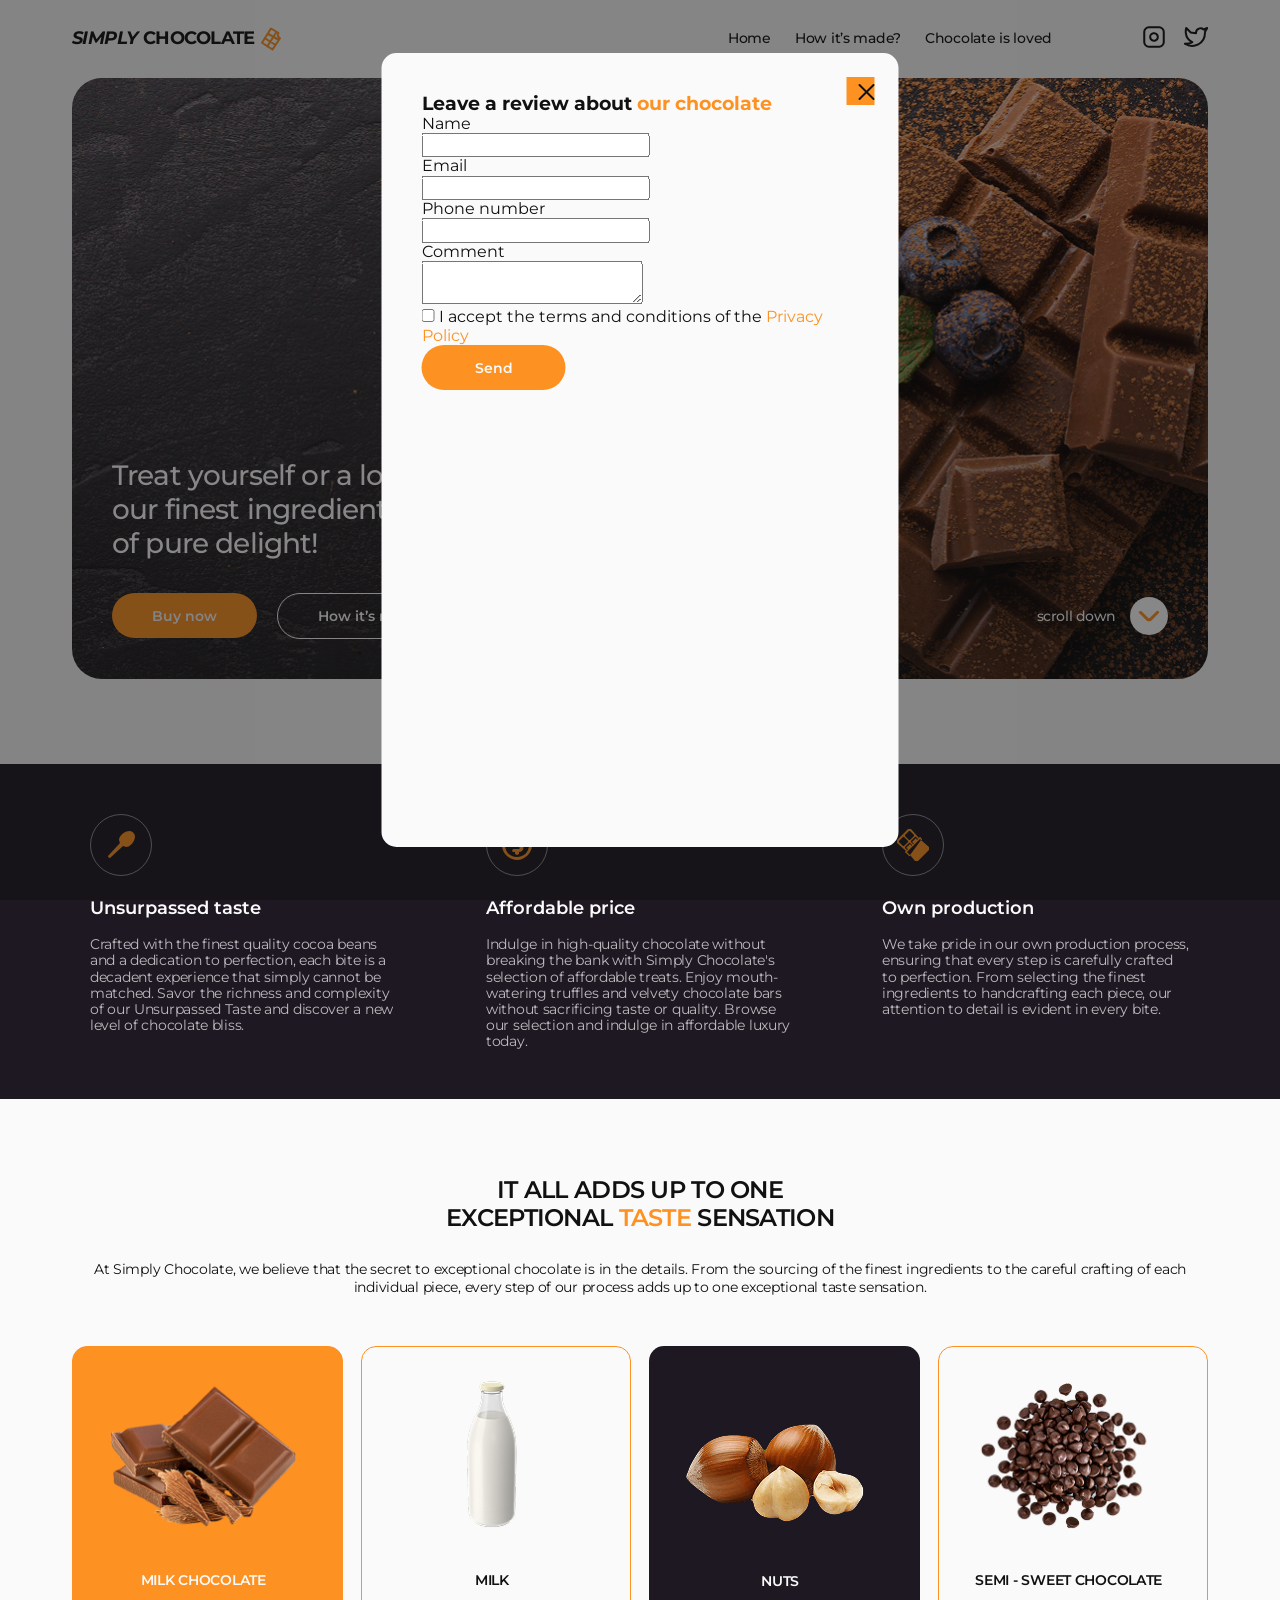
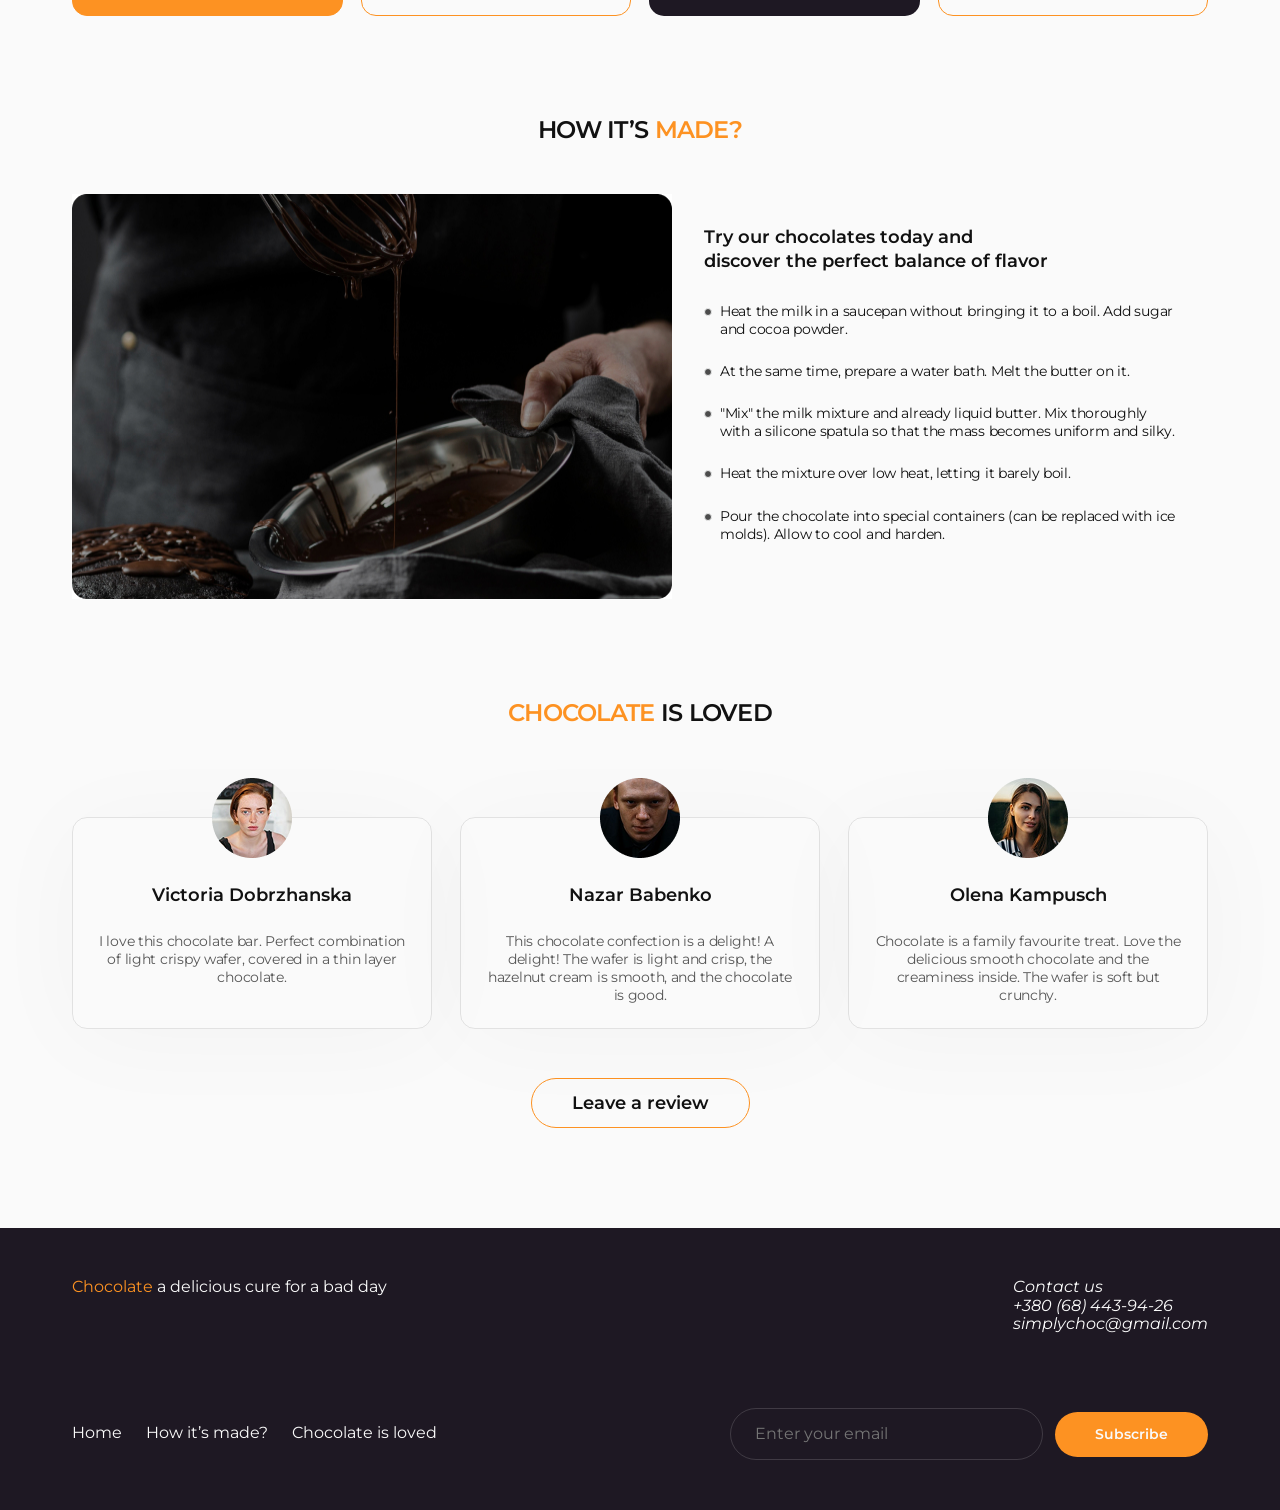
==== index.html @ 9a5ef926 "init" ====
<!DOCTYPE html>
<html lang="en">
<head>
  <meta charset="UTF-8">
  <meta name="viewport" content="width=device-width, initial-scale=1.0">
  <title>SIMPLY CHOCOLATE</title>
  <!-- Google Fonts -->
  <link rel="preconnect" href="https://fonts.googleapis.com">
  <link rel="preconnect" href="https://fonts.gstatic.com" crossorigin>
  <link href="https://fonts.googleapis.com/css2?family=Montserrat:ital,wght@0,100..900;1,100..900&display=swap" rel="stylesheet">
  <!-- Normalize CSS (перед основними стилями) -->
   <link rel="stylesheet" href="https://cdnjs.cloudflare.com/ajax/libs/modern-normalize/3.0.1/modern-normalize.min.css">
  <!-- Основні стилі -->
  <link rel="stylesheet" href="./styles/styles.css">
</head>
<body>
  <header class="header">
    <div class="container header-container">
      <a class="header-logo" href="./index.html">
        <span class="header-logo-accent">SIMPLY</span> CHOCOLATE 
        <svg class="header-logo-item" width="24" height="24">
          <use href="./sprite.svg#icon-chocolate-icon"></use>
        </svg>
      </a>
      <ul class="header-list-nav">
        <li class="header-nav-item">
          <a class="header-nav-link" href="./index.html">Home</a>
        </li>
        <li class="header-nav-item">
          <a class="header-nav-link" href="#made">How it’s made?</a>
        </li>
        <li class="header-nav-item">
          <a class="header-nav-link" href="#loved">Chocolate is loved</a>
        </li>
      </ul>
      <ul class="header-list-socials">
        <li class="header-socials-item">
          <a href="https://www.instagram.com/" target="_blank">
            <svg class="header-social-icon" width="24" height="24">
              <use href="./sprite.svg#icon-instagram"></use>
            </svg>
          </a>          
        </li>
        <li class="header-socials-item">
          <a href="https://www.twitter.com/" target="_blank">
            <svg class="header-social-icon" width="24" height="24">
              <use href="./sprite.svg#icon-twitter"></use>
            </svg>
          </a>    
        </li>
      </ul>
    </div>
  </header>
  <main>
    <!-- #region hero banner -->
    <section class="section hero">
      <div class="container hero-section">
        <div class="hero-banner">
          <h1 class="hero-main-title" >
            Treat yourself or a loved one to <br> our finest ingredients for a moment of pure delight!
          </h1>
          <div class="hero-buttons-wrapper">
            <ul class="hero-btns-list">
              <li class="hero-btns-item">
                <button type="button" class="button button-primary">Buy now</button>
              </li>
              <li class="hero-btns-item">
                <button type="button" class="button button-tertiary">
                  How it’s made
                </button>
              </li>
            </ul>
            <a href="#footer" class="hero-scroll-btn">
              scroll down
              <span class="hero-scroll-icon-wrapper">
                <svg class="hero-scroll-icon" width="22" height="22">
                  <use href="./sprite.svg#icon-arrow-down"></use>
                </svg>
              </span>
              
            </a>
          </div>
        </div>
      </div>
    </section>
    <!-- #endregion hero banner -->
    
    <!-- #region benefits -->
    <section class="section benefits">
      <div class="container">
        <h2 class="section-title visually-hidden">Benefits</h2>
        <ul class="benefits-list">
          <li class="benefits-list-item">
              <div class="benefits-list-icon">
                <svg class="" width="32" height="32">
                  <use href="./sprite.svg#icon-production"></use>
                </svg>
              </div>
            <h3 class="benefits-list-subtitle">Unsurpassed taste</h3>
            <p class="benefits-list-text">
              Crafted with the finest quality cocoa beans and a dedication to perfection, each bite is a decadent experience that simply cannot be matched. Savor the richness and complexity of our Unsurpassed Taste and discover a new level of chocolate bliss.
            </p>
          </li>
          <li class="benefits-list-item">
              <div class="benefits-list-icon">
                <svg class="" width="32" height="32">
                  <use href="./sprite.svg#icon-price"></use>
                </svg>
              </div>
            <h3 class="benefits-list-subtitle">Affordable price</h3>
            <p class="benefits-list-text">
              Indulge in high-quality chocolate without breaking the bank with Simply Chocolate's selection of affordable treats. Enjoy mouth-watering truffles and velvety chocolate bars without sacrificing taste or quality. Browse our selection and indulge in affordable luxury today.
            </p>
          </li>
          <li class="benefits-list-item">
              <div class="benefits-list-icon">
                <svg class="" width="32" height="32">
                  <use href="./sprite.svg#icon-taste"></use>
                </svg>
              </div>
            <h3 class="benefits-list-subtitle">Own production</h3>
            <p class="benefits-list-text">
              We take pride in our own production process, ensuring that every step is carefully crafted to perfection. From selecting the finest ingredients to handcrafting each piece, our attention to detail is evident in every bite.
            </p>
          </li>
        </ul>
      </div>
    </section>
    <!-- #endregion benefits -->

    <!-- #region sensation -->
    <section class="section sensation">
      <div class="container">
        <h2 class="section-title sensation-title">
          It all adds up to one exceptional <span class="accent">taste</span> sensation
        </h2>
        <p class="section-description">
          At Simply Chocolate, we believe that the secret to exceptional chocolate is in the details. From the sourcing of the finest ingredients to the careful crafting of each individual piece, every step of our process adds up to one exceptional taste sensation.
        </p>
        <ul class="sensation-list">
          <li class="sensation-list-item">
            <img src="./images/kisspng-milk.png" width="206" height="160" alt="Milk chocolate">
            <h3 class="sensation-list-subtitle">
              Milk chocolate
            </h3>
            <div class="ovrlay">
              <p class="ovrlay-text">Lorem, ipsum dolor sit amet consectetur adipisicing elit. Suscipit, odio. Perferendis, architecto. Assumenda, error. Voluptates.</p>
            </div>
          </li>
          <li class="sensation-list-item">
            <img src="./images/milk.png" width="206" height="160" alt="Milk">
            <h3 class="sensation-list-subtitle">
              Milk
            </h3>
            <div class="ovrlay">
              <p class="ovrlay-text">Lorem, ipsum dolor sit amet consectetur adipisicing elit. Suscipit, odio. Perferendis, architecto. Assumenda, error. Voluptates.</p>
            </div>
          </li>
          <li class="sensation-list-item">
            <img src="./images/nuts.png" width="206" height="160" alt="Nuts">
            <h3 class="sensation-list-subtitle">
              Nuts
            </h3>
            <div class="ovrlay">
              <p class="ovrlay-text">Lorem, ipsum dolor sit amet consectetur adipisicing elit. Suscipit, odio. Perferendis, architecto. Assumenda, error. Voluptates.</p>
            </div>
          </li>
          <li class="sensation-list-item">
            <img src="./images/semi-sweet.png" width="206" height="160" alt="Semi - sweet chocolate">
            <h3 class="sensation-list-subtitle">
              Semi - sweet chocolate
            </h3>
            <div class="ovrlay">
              <p class="ovrlay-text">Lorem, ipsum dolor sit amet consectetur adipisicing elit. Suscipit, odio. Perferendis, architecto. Assumenda, error. Voluptates.</p>
            </div>
          </li>
        </ul>
      </div>
    </section>
    <!-- #endregion sensation -->

    <!-- #region made -->
    <section id="made" class="section made">
      <div class="container">
        <h2 class="section-title">
          How it’s <span class="accent">made?</span>
        </h2>
        <div class="made-content-wrapper">
          <img class="made-content-image" src="./images/how-its-made.jpg" alt="How it’s made?">
          <div class="made-content-right">
            <h3 class="made-content-subtitle">
              <p>Try  our chocolates today and <br> discover the perfect balance of flavor</p>
            </h3>
            <ul class="made-content-list">
              <li class="made-list-item">
                Heat the milk in a saucepan without bringing it to a boil. Add sugar and cocoa powder.
              </li>
              <li class="made-list-item">
                At the same time, prepare a water bath. Melt the butter on it.
              </li>
              <li class="made-list-item">
                "Mix" the milk mixture and already liquid butter. Mix thoroughly with a silicone spatula so that the mass becomes uniform and silky.
              </li>
              <li class="made-list-item">
                Heat the mixture over low heat, letting it barely boil.
              </li>
              <li class="made-list-item">
                Pour the chocolate into special containers (can be replaced with ice molds). Allow to cool and harden.
              </li>
            </ul>
          </div>
        </div>
      </div>  
    </section>
    <!-- #endregion made -->

    <!-- #region is loved -->
    <section id="loved" class="section loved">
      <div class="container">
        <h2 class="section-title loved-title">
          <span class="accent">Chocolate</span> is loved
        </h2>
        <ul class="loved-list">
          <li class="loved-list-item">
            <img class="loved-list-image" src="./images/viktoria.png" alt="Victoria Dobrzhanska">
            <h3 class="loved-list-subtitle">Victoria Dobrzhanska</h3>
            <p class="loved-list-description">I love this chocolate bar. Perfect combination of light crispy wafer, covered in a thin layer chocolate.</p>
          </li>
          <li class="loved-list-item">
            <img class="loved-list-image" src="./images/nazar.png" alt="Nazar Babenko">
            <h3 class="loved-list-subtitle">Nazar Babenko</h3>
            <p class="loved-list-description">This chocolate confection is a delight! A delight! The wafer is light and crisp, the hazelnut cream is smooth, and the chocolate is good.</p>
          </li>
          <li class="loved-list-item">
            <img class="loved-list-image" src="./images/olena.png" alt="Olena Kampusch">
            <h3 class="loved-list-subtitle">Olena Kampusch</h3>
            <p class="loved-list-description"> Chocolate is a family favourite treat. Love the delicious smooth chocolate and the creaminess inside. The wafer is soft but crunchy.</p>
          </li>
        </ul>
        <button type="button" class="button loved-button button-secondary">Leave a review</button>
      </div>
    </section>
    <!-- #endregion is loved -->

  </main> 
  <footer id="footer" class="footer">
      <div class="container">
        <div class="footer-top-section">
          <p>
            <span class="accent">Chocolate</span> a delicious cure for a bad day
          </p>
          <address>
            <p>Contact us</p>
            <ul>
              <li>
                <a href="tel:+380684439426">+380 (68) 443-94-26</a>
              </li>
              <li>
                <a href="mailto:simplychoc@gmail.com">simplychoc@gmail.com</a>
              </li>
            </ul>
          </address>
        </div>
        <div class="footer-bottom-section">
          <ul class="footer-bottom-list">
            <li>
              <a href="./index.html" class="footer-bottom-list-item">Home</a>
            </li>
            <li>
              <a href="#made" class="footer-bottom-list-item">How it’s made?</a>
            </li>
            <li>
              <a href="#loved" class="footer-bottom-list-item">Chocolate is loved</a>
            </li>
          </ul>
          <form 
            name="subscribe_form"
          >
            <input
              class="footer-form-input-email"
              placeholder="Enter your email"
              type="email"
              name="subscribe_email"
            >
            

            <button 
              type="submit" 
              class="button button-primary"
            >
              Subscribe
            </button>

          </form>
        </div>
      </div>
  </footer>

  <div class="backdrop">
    <div class="modal">
      <button class="popup-close">
        <svg width="28" height="28" viewBox="0 0 28 28" fill="none" xmlns="http://www.w3.org/2000/svg">
          <path d="M21 7L7 21" stroke="#111111" stroke-width="2" stroke-linecap="round" stroke-linejoin="round" />
          <path d="M7 7L21 21" stroke="#111111" stroke-width="2" stroke-linecap="round" stroke-linejoin="round" />
        </svg>
      </button>
      <h3>Leave a review about <span class="accent">our chocolate</span></h3>
      <form>
        <label for="form-username">Name</label>
        <div>
          <input 
            type="text" 
            name="form_username" 
            id="form-username"
          >
        </div>
        <label for="form-useremail">Email</label>
        <div>
          <input 
            type="email" 
            name="form_user" 
            id="form-useremail"
          >
        </div>
        <label for="form-userphone">Phone number</label>
        <div>
          <input 
            type="tel" 
            name="form_user" 
            id="form-userphone"
          >
        </div>
        <label for="form-usercomment">Comment</label>
        <div>
          <textarea 
            name="form_user" 
            id="form-usercomment" 
          ></textarea>
        </div>
        
        <div>
          <input 
            type="checkbox" 
            name="form_privacy" 
            id="form-usercomment"
          >
          <label for="form-usercomment">I accept the terms and conditions of the <a href="#" class="accent">Privacy Policy</a></label>
        </div>

        <button type="submit" class="button button-primary">Send</button>
        
      </form>

    </div>
  </div>

  
</body>
</html>
---- styles/styles.css ----
:root {
    /* Fonts */
    --primary-font: "Montserrat", sans-serif;

    /* Colors */
    --primary-color:    #111111;
    --secondary-color:  #1E1823;
    --accent-color:     #FD9222;
    --additional-color: #FCF1E0;
    --light-color:      #FAFAFA;
    --white-color:      #ffffff;
}

/* base reset */
h1,
h2,
h3,
h4,
h5,
h6,
p {
    margin: 0;
}
ul,
ol {
    margin: 0;
    padding: 0;
    list-style: none;
}

a {
    text-decoration: none;
    color: currentColor;
}

button {
    font-family: inherit;
    color: currentColor;
    cursor: pointer;    
    border: none;
    font-weight: 600;
    font-size: 14px;
    outline: transparent;
}

/* Buttons */
.button {
    border-radius: 100px;
    padding: 14px 40px;
    min-width: 144px;
    min-height: 45px;
    font-size: 14px;
    transition: background-color 250ms linear, color 250ms ease-in-out, border 250ms ease-in;
}

.button-primary {
    background-color: var(--accent-color);
    color: var(--light-color);    
    border: none;
}

.button-primary:hover,
.button-primary:focus {
    background-color: var(--additional-color);
    color: var(--accent-color);
}

.button-secondary {
    background-color: transparent;
    color: var(--primary-color);
    border: 1px solid var(--accent-color);
    font-size: 18px;
}

.button-secondary:hover,
.button-secondary:focus {
    background-color: var(--accent-color);
    color: var(--light-color);
}

.button-tertiary {
    border: 1px solid var(--light-color);
    color: var(--light-color);
    background-color: transparent;
}

.button-tertiary:hover,
.button-tertiary:focus {
    border: 1px solid var(--accent-color);
    color: var(--accent-color);
}

/* responsime images */
img {
    display: block;
    max-width: 100%;
    height: auto;
}

/* base styles */
html {
    scroll-behavior: smooth;
}

body {
    font-family: var(--primary-font);  
    background-color: var(--light-color);
    color: var(--primary-color); 
}

.container {
    width: 1166px;
    margin-right: auto;
    margin-left: auto;
    padding-left: 15px;
    padding-right: 15px;
}

.section-title {
    font-weight: 600;
    font-size: 24px;
    line-height: 1.17;
    letter-spacing: -0.03em;
    text-transform: uppercase;
    text-align: center;
    color: var(--primary-color);
    width: 411px;
    margin-right: auto;
    margin-left: auto;
    margin-bottom: 50px;
}

.accent {
    color: var(--accent-color);
}

.visually-hidden {
    position: absolute;
    white-space: nowrap;
    width: 1px;
    height: 1px;
    overflow: hidden;
    border: 0;
    padding: 0;
    clip: rect(0 0 0 0);
    clip-path: inset(50%);
    margin: -1px;
}

/* main styles */
.header {

}

.header-container {
    display: flex;
    justify-content: space-between;
}

.header-logo {
    display: flex;
    align-items: center;   
    gap: 4px; 
    font-weight: 700;
    font-size: 18px;
    line-height: 1.11;
    letter-spacing: -0.03em;
}

.header-logo-accent {
    font-style: italic;
}

.header-list-nav {
    display: flex;
    flex-grow: 1;
    justify-content: flex-end;
    gap: 24px;
    padding-right: 90px;
}

.header-nav-item {    
    font-weight: 500;
    font-size: 14px;
    line-height: 1.14;
    letter-spacing: -0.02em;
}

.header-nav-link {
    display: inline-block;
    padding: 31px 0;
}

.header-nav-link:hover,
.header-nav-link:focus {
    color: var(--accent-color);
}

.header-list-socials {
    display: flex;
    align-items: center;
    gap: 18px;
}

.header-socials-item {

}

.header-social-icon {
    fill: var(--white-color);
    stroke: var(--primary-color);
    transition-property: fill, stroke;
    transition-duration: .3s;
}

.header-socials-item a:hover .header-social-icon,
.header-socials-item a:focus .header-social-icon {
    stroke: var(--accent-color);
}

/* hero */
.hero {
    
}

.hero-section {
    margin-bottom: 85px;
}
.hero-banner {
    background-color: var(--secondary-color);
    padding: 381px 40px 40px 40px;
    border-radius: 30px;
    background-image: url("../images/chocolate-banner.jpg");
    background-position: center;
    background-size: cover;
    background-repeat: no-repeat;
}

.hero-main-title {
    width: 484px;
    margin-bottom: 32px;
    font-weight: 500;
    font-size: 28px;
    line-height: 1.21;
    letter-spacing: -0.03em;
    color: var(--white-color);
}

.hero-buttons-wrapper {
    display: flex;
    justify-content: space-between;
    align-items: center;
}

.hero-btns-list {
    display: flex;
    align-items: center;
    gap: 20px;
}

.hero-scroll-btn {    
    display: inline-flex;
    align-items: center;
    gap: 14px;
    font-weight: 500;
    font-size: 14px;
    line-height: 129%;
    letter-spacing: -0.03em;
    color: var(--light-color);
    transition-property: color;
    transition-duration: .3s;
}

.hero-scroll-btn:hover,
.hero-scroll-btn:focus {
    color: var(--accent-color);
}

.hero-scroll-icon-wrapper {
    display: inline-flex;
    justify-content: center;
    align-items: center;
    height: 38px;
    width: 38px;
    border-radius: 50%;
    background-color: var(--white-color);
    transition-property: background-color;
    transition-duration: .3s;
}

.hero-scroll-btn:hover .hero-scroll-icon-wrapper,
.hero-scroll-btn:focus .hero-scroll-icon-wrapper {
    background-color: var(--accent-color);
    
}

.hero-scroll-icon {
    fill: var(--accent-color);
    transition-property: fill;
    transition-duration: .3s;
}

.hero-scroll-btn:hover .hero-scroll-icon,
.hero-scroll-btn:focus .hero-scroll-icon {
    fill: var(--light-color);
}

/* benefits */
.benefits {
    background-color: var(--secondary-color);
    padding: 50px 0;
}

.benefits-list {
    display: flex;
    justify-content: center;
    gap: 88px;
}

.benefits-list-item {
    width: 308px;
}

.benefits-list-icon {
    margin-bottom: 22px;
    width: 62px;
    height: 62px;
    display: flex;
    justify-content: center;
    align-items: center;
    border: 1px solid rgba(255, 255, 255, 0.5);
    border-radius: 50%;
}

.benefits-list-subtitle {
    color: var(--light-color);
    font-weight: 600;
    font-size: 18px;
    margin-bottom: 18px;
}

.benefits-list-text {
    font-weight: 400;
    font-size: 14px;
    letter-spacing: -0.02em;
    color: rgba(255, 255, 255, 0.7);
}

/* sensation */
.sensation {
    padding: 77px 0 50px;
}

.sensation-title {
    margin-bottom: 28px;
}

.section-description {
    font-weight: 400;
    font-size: 14px;
    line-height: 1.29;
    letter-spacing: -0.02em;
    text-align: center;
    margin-bottom: 50px;
}

.sensation-list {
    display: flex;
    gap: 18px;
    justify-content: space-between;
}

.sensation-list-item {
    flex-basis: calc((100% - 18px * 3) / 4);
    height: 270px;
    border: solid 1px var(--accent-color);
    border-radius: 15px;
    padding: 28px 36px 26px 28px;
    font-size: 20px;
    display: flex;
    flex-direction: column;
    justify-content: space-between;
    position: relative;
    overflow: hidden;
}

.ovrlay {
    position: absolute;
    top: 0;
    right: 0;
    width: 100%;
    height: 100%;
    background-color: rgba(17, 17, 17, 0.5);
    display: flex;
    justify-content: center;
    align-items: center;
    transform: translateY(100%);   
    transition: transform 500ms linear;
}

.sensation-list-item:hover .ovrlay {
    transform: translateY(0);    
}

.ovrlay-text {
    color: var(--white-color);
    font-size: 14px;
    padding: 20px;
    text-align: center;
}

.sensation-list-item:hover .ovrlay-text {
    opacity: 1;
}

.sensation-list-item:first-child {
    background-color: var(--accent-color);
}

.sensation-list-item:nth-child(3) {
    background-color: var(--secondary-color);
    border: transparent;
}

.sensation-list-item:nth-child(odd) {
    color: var(--light-color);    
}

.sensation-list-subtitle {
    font-weight: 600;
    font-size: 14px;
    line-height: 1.29;
    letter-spacing: -0.02em;
    text-transform: uppercase;
    text-align: center;
}

/* made */
.made {
    padding: 50px 0;
}

.made-content-wrapper {
    display: flex;
    justify-content: space-between;
}

.made-content-right {
    padding: 32px;
}

.made-content-subtitle {
    font-weight: 600;
    font-size: 18px;
    line-height: 1.33;
    margin-bottom: 28px;
}

.made-content-list {

}

.made-list-item {
    margin-bottom: 24px;
    font-weight: 400;
    font-size: 14px;
    line-height: 1.29;
    letter-spacing: -0.02em;
    display: flex;
    align-items: baseline;
    gap: 8px;    
}

.made-list-item::before {
    content: "";
    display: inline-block;
    width: 8px;
    height: 8px;
    background-color: #4c4c4c;
    border: solid 1px #eceded;
    border-radius: 100%;
    flex-shrink: 0;
}

/* loved */
.loved {
    padding: 50px 0 100px;
}

.loved-title {
    margin-bottom: 90px;
}

.loved-list {
    display: flex;
    justify-content: space-between;
}

.loved-list-item {
    position: relative;
    border: 1px solid rgba(17, 17, 17, 0.1);
    box-shadow: 0 9px 100px 0 rgba(17, 17, 17, 0.03);
    border-radius: 15px;
    width: 360px;
    text-align: center;
    margin-bottom: 49px;
    padding: 66px 24px 24px 24px;
}

.loved-list-image {
    position: absolute;
    top: -40px;
    left: 50%;
    transform: translateX(-50%);
}

.loved-list-subtitle {
    font-weight: 600;
    font-size: 18px;
    line-height: 1.33;
    margin-bottom: 24px;
}

.loved-list-description {
    font-size: 14px;
    line-height: 129%;
    letter-spacing: -0.02em;
    color: rgba(17, 17, 17, 0.7);
}

.loved-button {
    display: block;
    margin: 0 auto;
}

/* footer */
.footer {
    background-color: var(--secondary-color);
    color: var(--light-color);
    padding-top: 50px;
    padding-bottom: 50px;
}

.footer-top-section,
.footer-bottom-section {
    display: flex;
    justify-content: space-between;
}

.footer-top-section {
    padding-bottom: 50px;
    margin-bottom: 24px;
}

.footer-bottom-list {
    display: flex;
    align-items: center;
    gap: 24px;
}

.footer-bottom-list-item {
    transition: color 250ms ease;
}

.footer-bottom-list-item:hover,
.footer-bottom-list-item:focus {
    color: var(--accent-color);
}

.footer-form-input-email {
    border: 1.50px solid rgba(255, 255, 255, 0.15);
    border-radius: 30px;
    padding: 13px 24px;
    width: 313px;
    height: 52px;
    background-color: transparent;
    outline: none;
    margin-right: 8px;
    color: var(--light-color);
}

.footer-form-input-email:hover,
.footer-form-input-email:focus {
    border-color: var(--accent-color);
}

.backdrop {
    position: fixed;
    top: 0;
    left: 0;
    width: 100%;
    height: 100%;
    background-color: rgba(17, 17, 17, 0.5);
}

.is-hidden {
    opacity: 0;
    visibility: hidden;
    pointer-events: none;
}

.modal {
    position: absolute;
    background-color: var(--light-color);
    top: 50%;
    left: 50%;
    transform: translate(-50%, -50%);
    height: 794px;
    width: 517px;
    padding: 40px;
    border-radius: 15px;
}

.popup-close {
    position: absolute;
    right: 24px;
    top: 24px;
    height: 28px;
    width: 28px;
    outline: none;
    background-color: #FD9222;
}
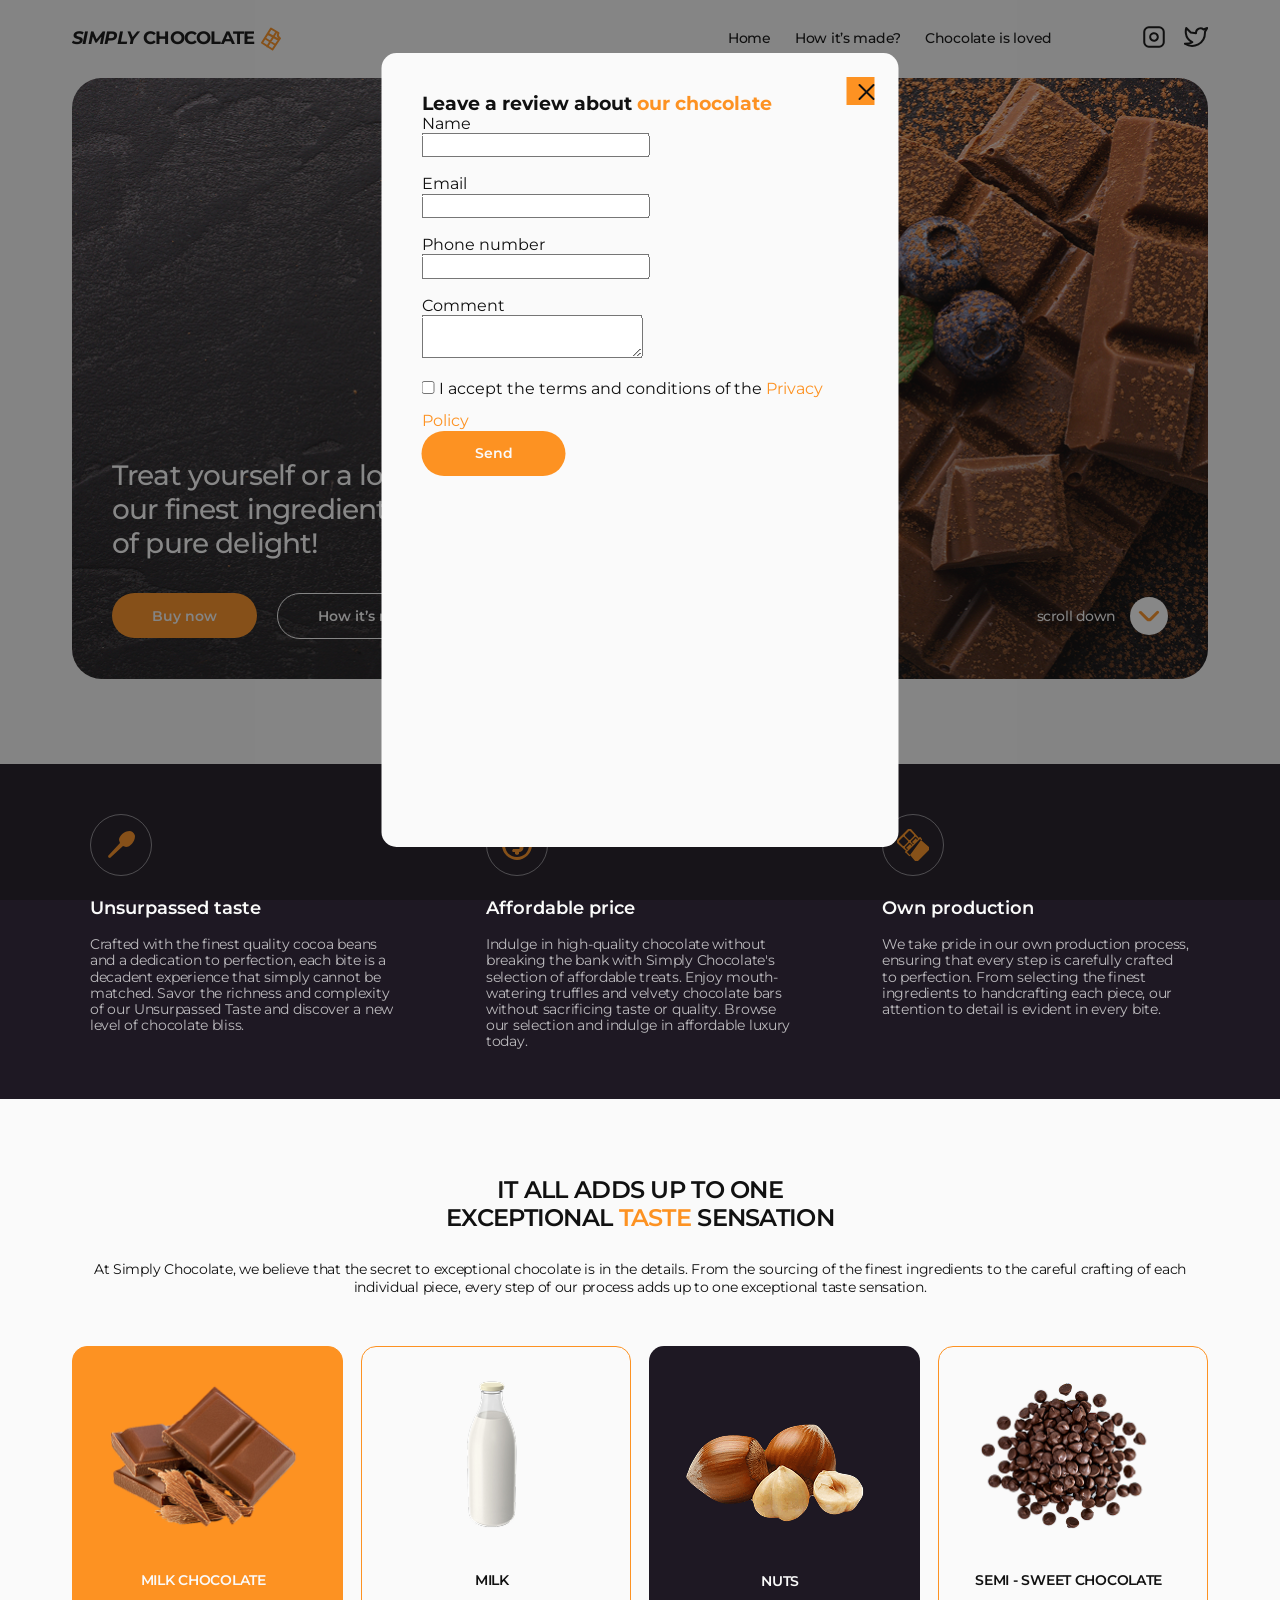
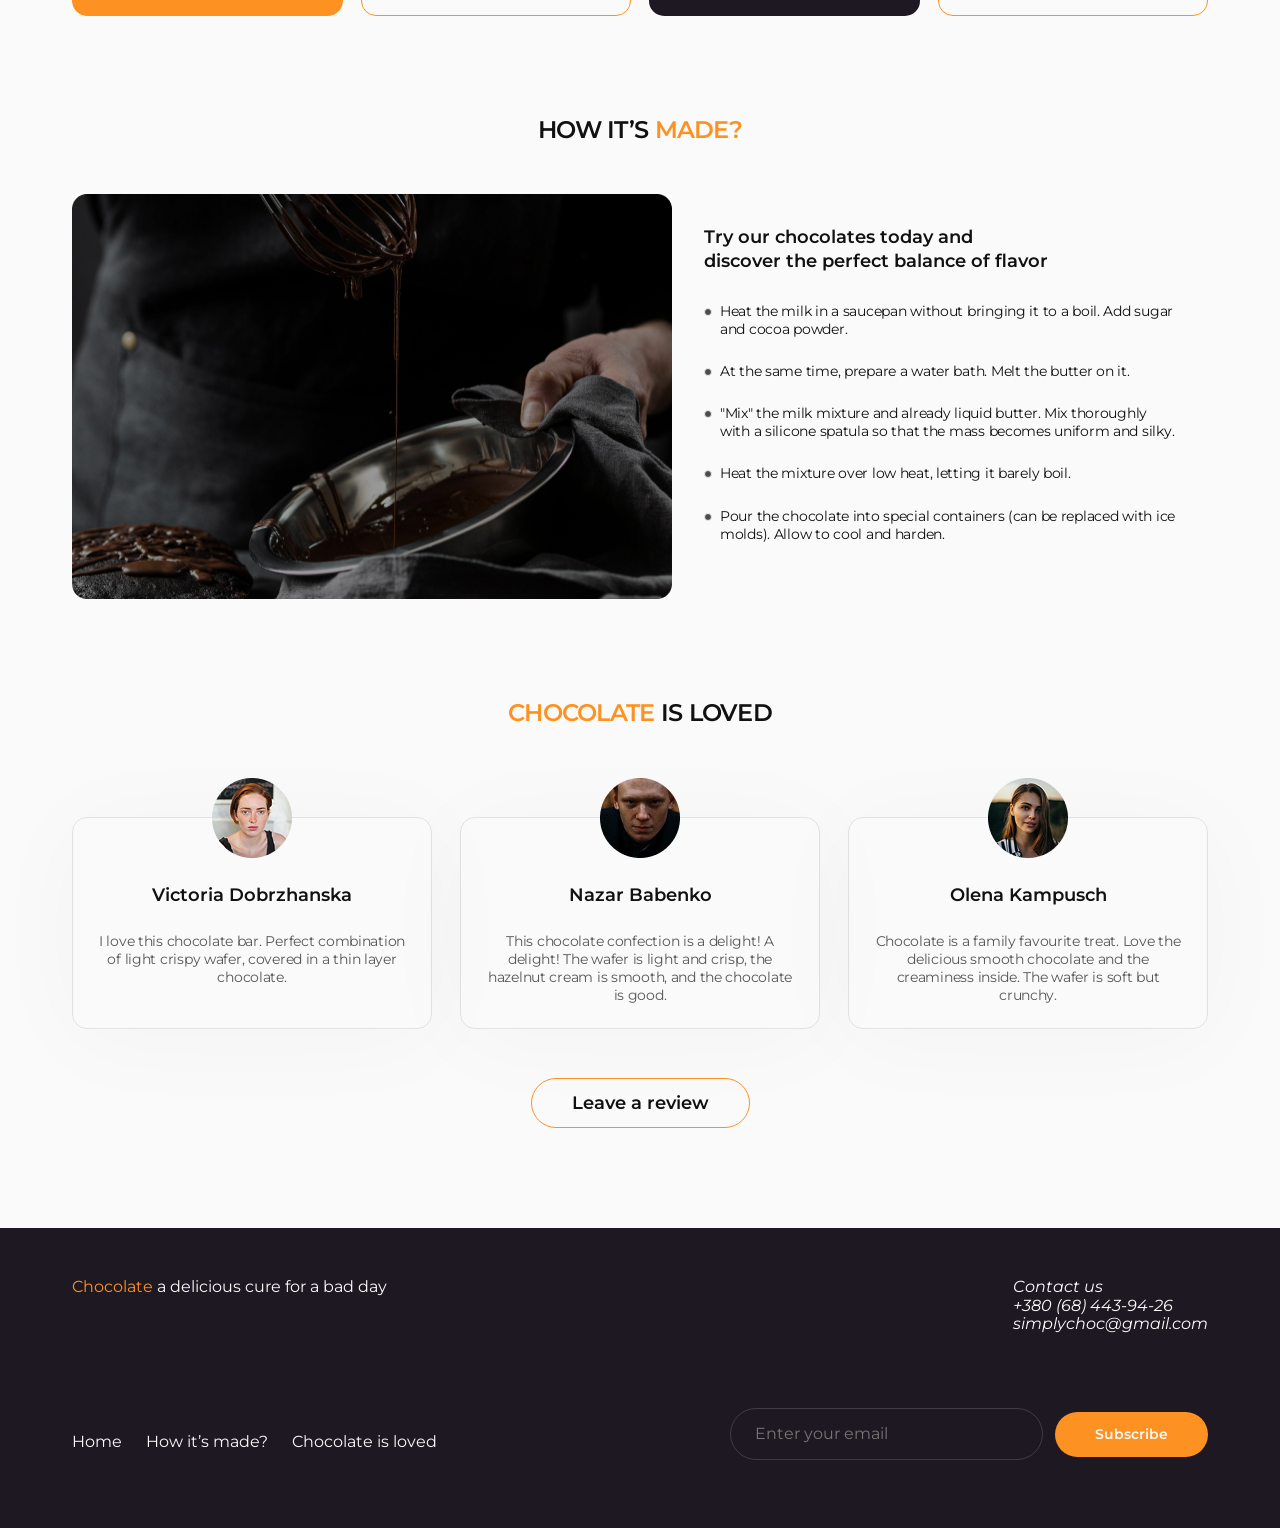
==== commit 6783467f: "init" ====
--- a/index.html
+++ b/index.html
@@ -189,7 +189,7 @@
           <img class="made-content-image" src="./images/how-its-made.jpg" alt="How it’s made?">
           <div class="made-content-right">
             <h3 class="made-content-subtitle">
-              <p>Try  our chocolates today and <br> discover the perfect balance of flavor</p>
+              Try  our chocolates today and <br> discover the perfect balance of flavor
             </h3>
             <ul class="made-content-list">
               <li class="made-list-item">
@@ -342,9 +342,9 @@
           <input 
             type="checkbox" 
             name="form_privacy" 
-            id="form-usercomment"
-          >
-          <label for="form-usercomment">I accept the terms and conditions of the <a href="#" class="accent">Privacy Policy</a></label>
+            id="form-userprivacy"
+          >
+          <label for="form-userprivacy">I accept the terms and conditions of the <a href="#" class="accent">Privacy Policy</a></label>
         </div>
 
         <button type="submit" class="button button-primary">Send</button>
--- a/styles/styles.css
+++ b/styles/styles.css
@@ -620,3 +620,8 @@
     outline: none;
     background-color: #FD9222;
 }
+
+input,
+textarea {
+    margin-bottom: 18px;
+}
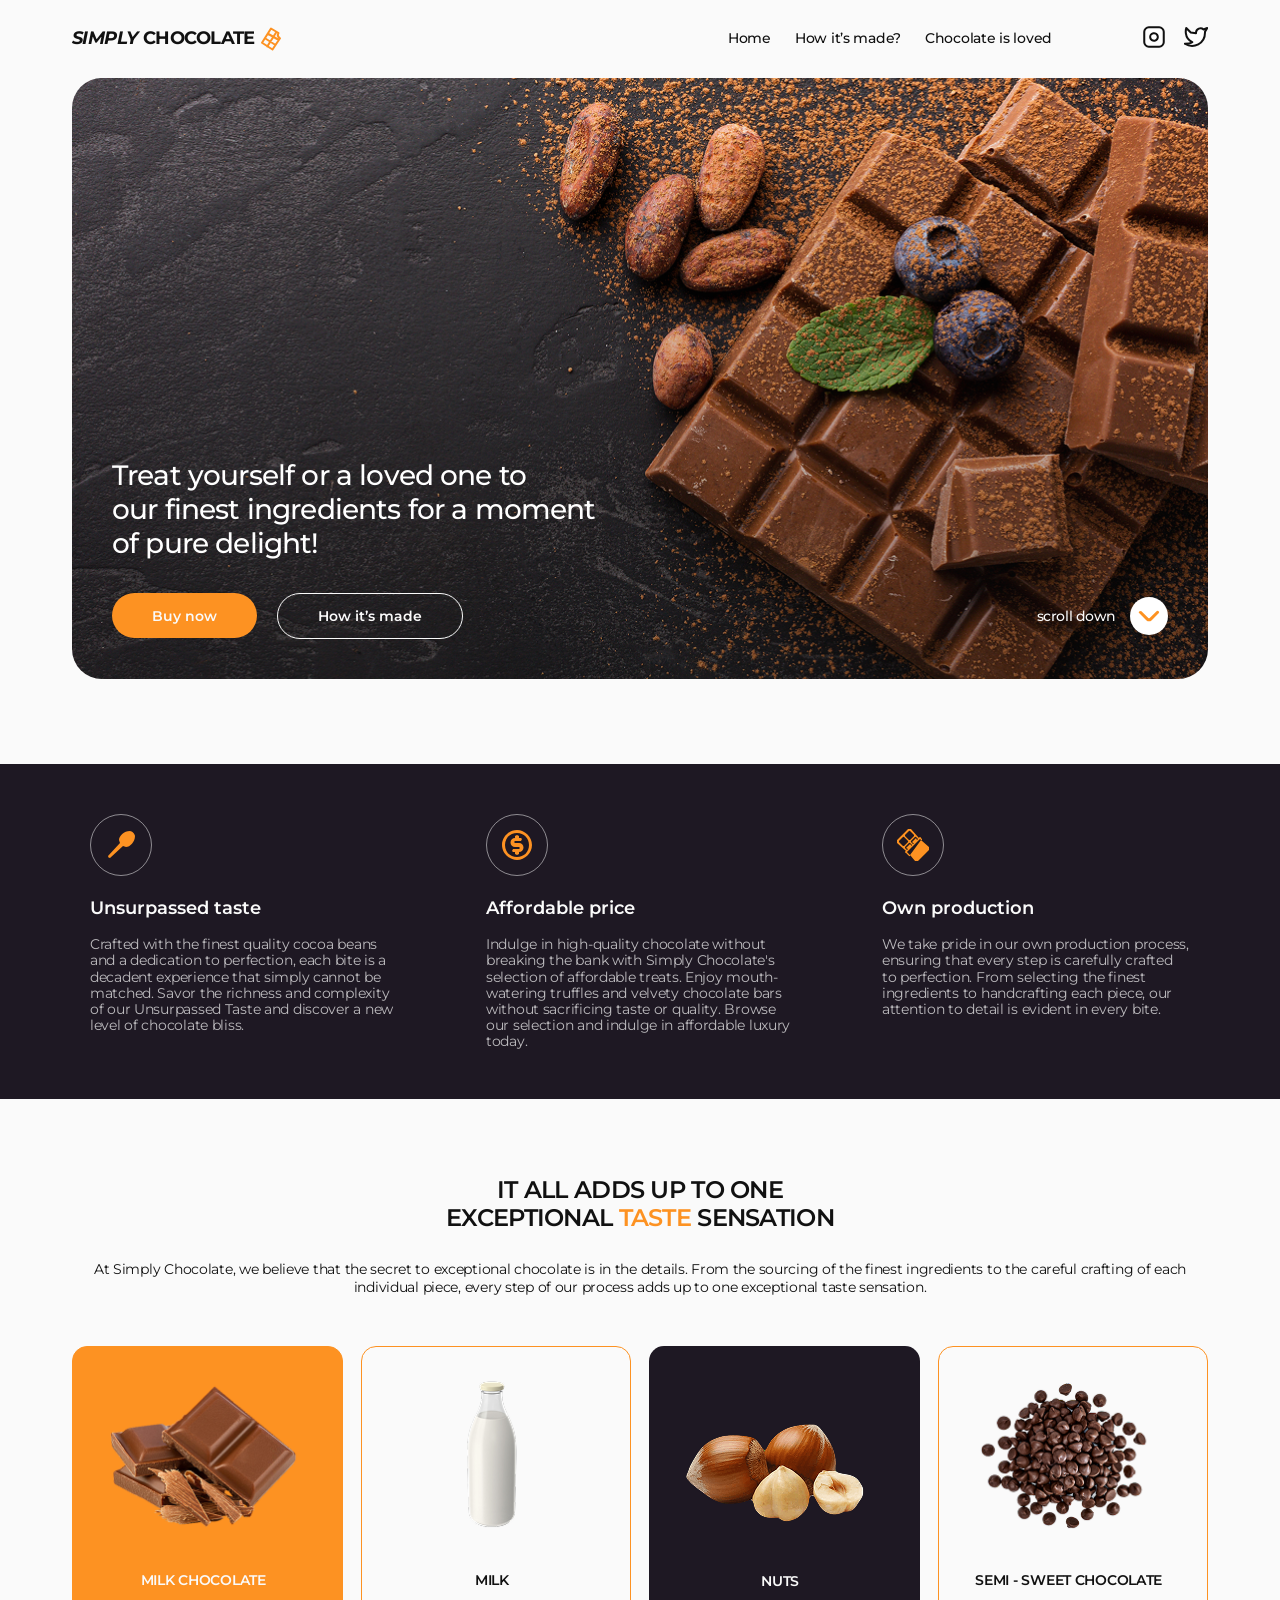
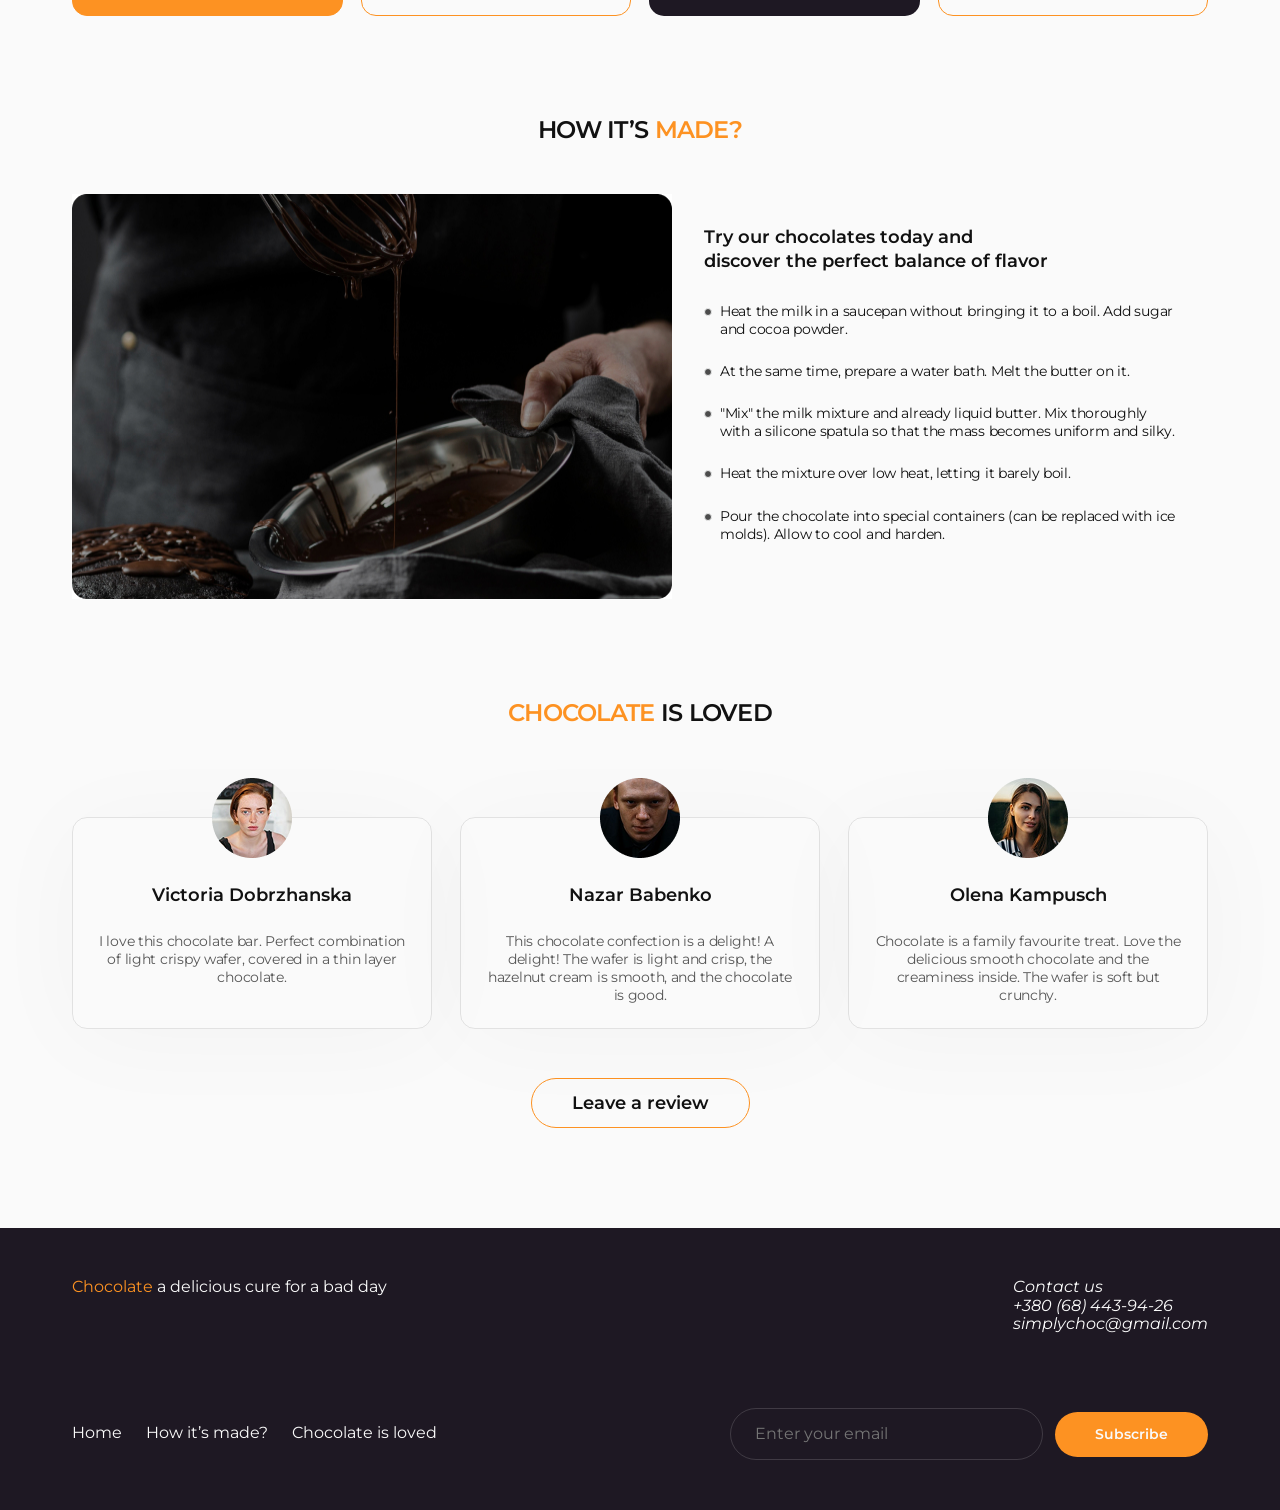
==== commit 6bb18907: "init" ====
--- a/index.html
+++ b/index.html
@@ -296,7 +296,7 @@
       </div>
   </footer>
 
-  <div class="backdrop">
+  <div class="backdrop is-hidden">
     <div class="modal">
       <button class="popup-close">
         <svg width="28" height="28" viewBox="0 0 28 28" fill="none" xmlns="http://www.w3.org/2000/svg">
@@ -336,8 +336,7 @@
             name="form_user" 
             id="form-usercomment" 
           ></textarea>
-        </div>
-        
+        </div>        
         <div>
           <input 
             type="checkbox" 
@@ -346,15 +345,10 @@
           >
           <label for="form-userprivacy">I accept the terms and conditions of the <a href="#" class="accent">Privacy Policy</a></label>
         </div>
-
-        <button type="submit" class="button button-primary">Send</button>
-        
+        <button type="submit" class="button button-primary">Send</button>        
       </form>
-
     </div>
-  </div>
-
-  
+  </div>  
 </body>
 </html>
 
--- a/styles/styles.css
+++ b/styles/styles.css
@@ -619,9 +619,4 @@
     width: 28px;
     outline: none;
     background-color: #FD9222;
-}
-
-input,
-textarea {
-    margin-bottom: 18px;
-}
+}
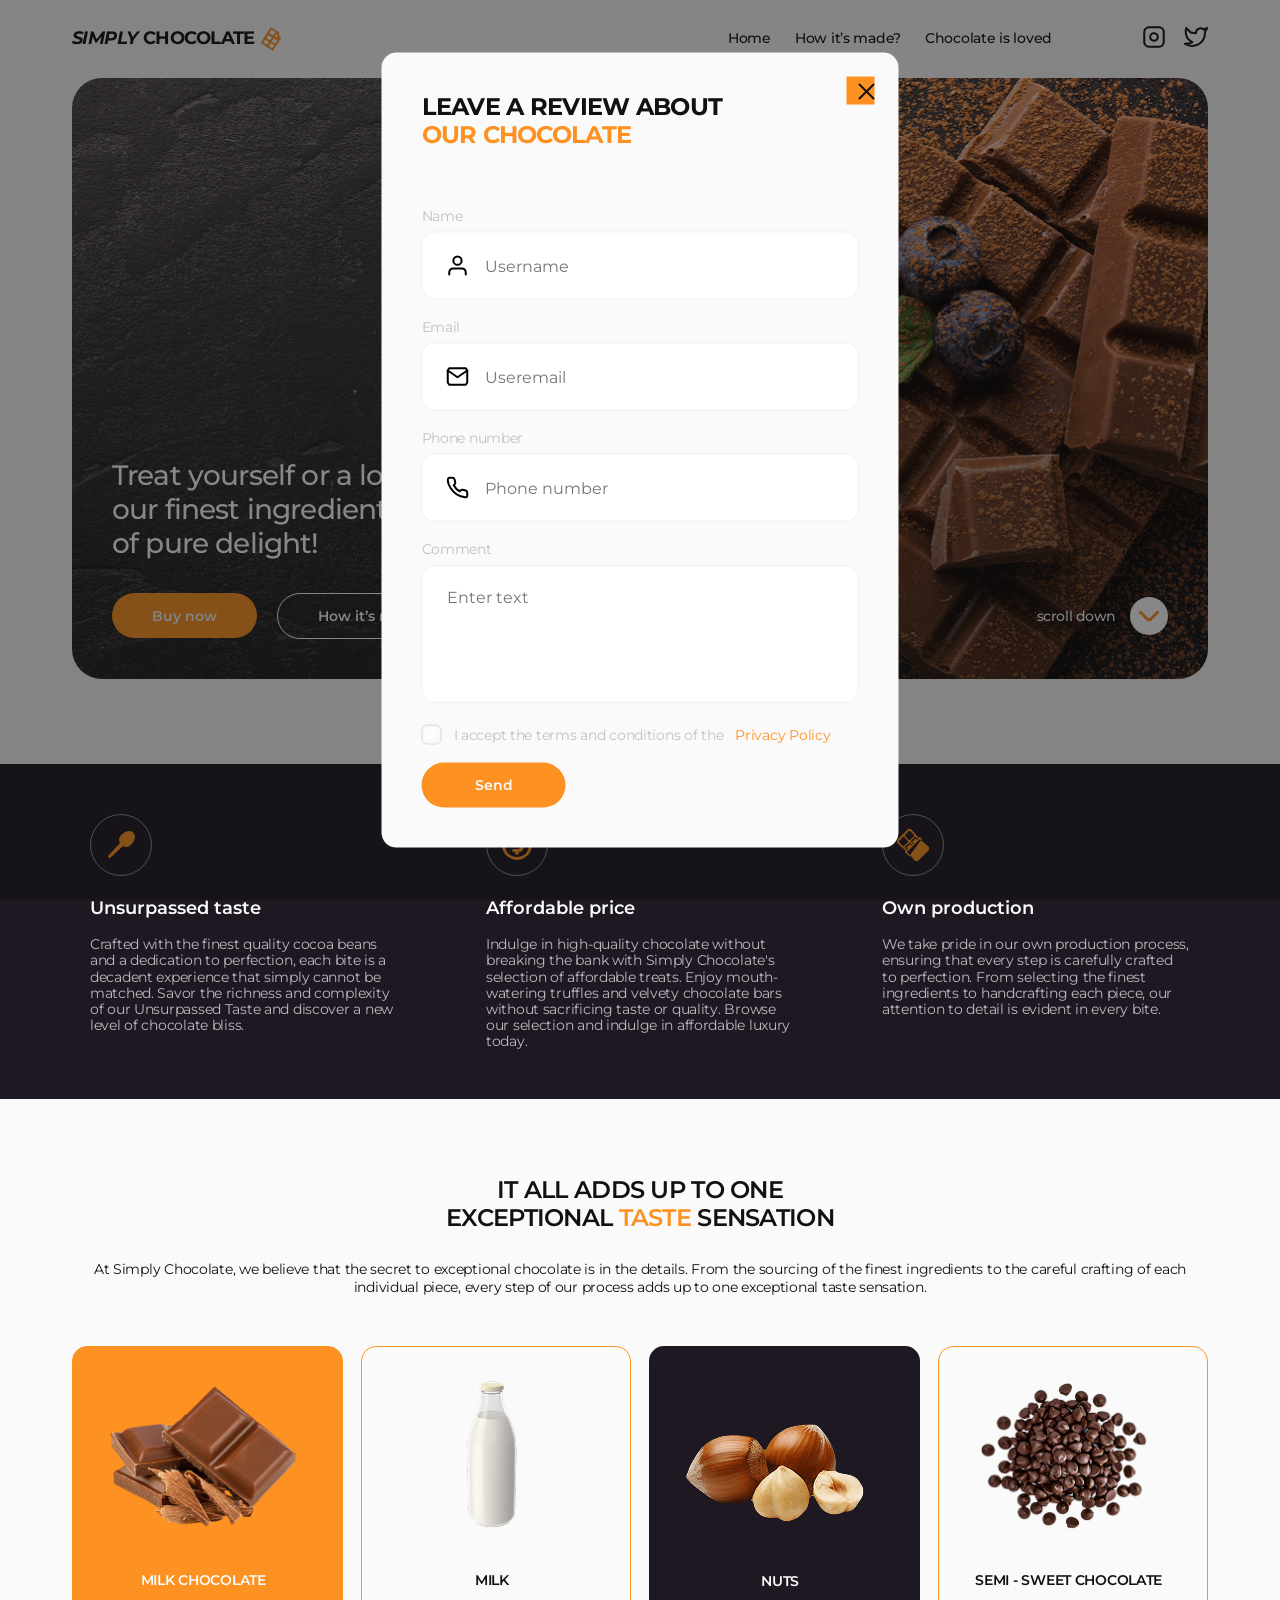
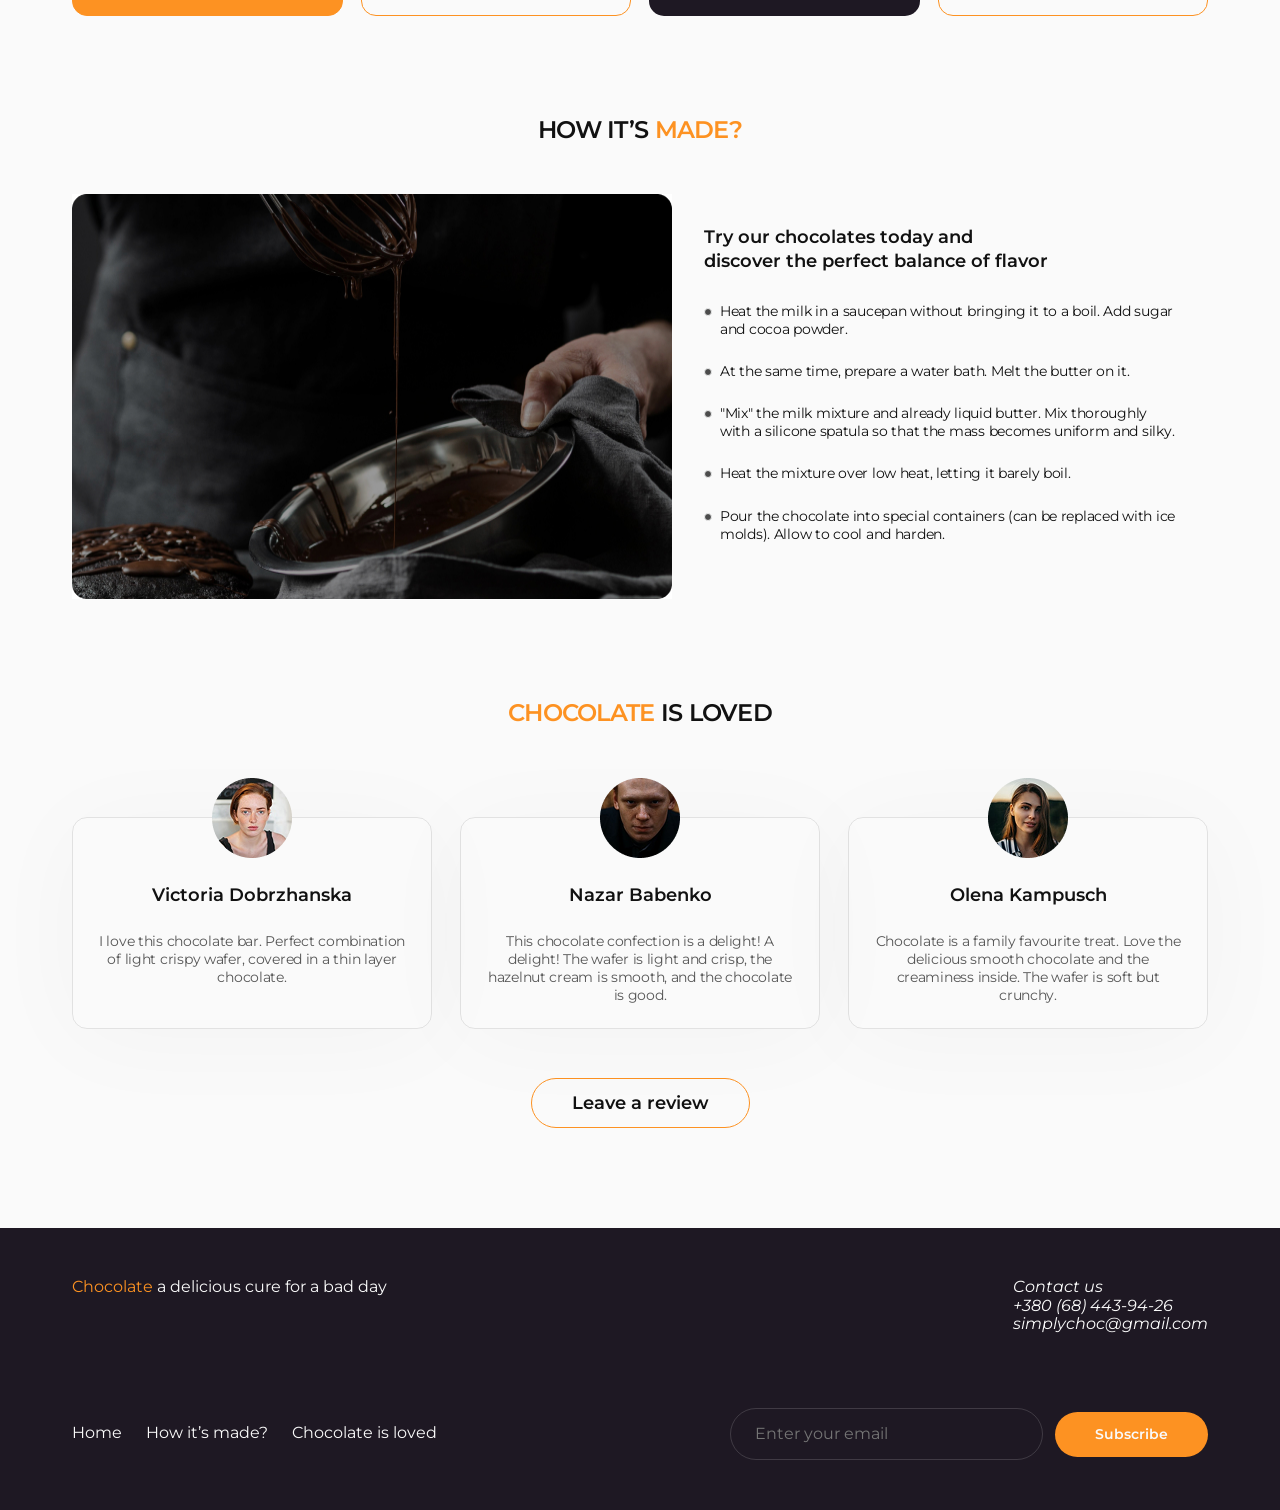
==== commit 5be3a0a5: "init" ====
--- a/index.html
+++ b/index.html
@@ -282,21 +282,18 @@
               type="email"
               name="subscribe_email"
             >
-            
-
             <button 
               type="submit" 
               class="button button-primary"
             >
               Subscribe
             </button>
-
           </form>
         </div>
       </div>
   </footer>
-
-  <div class="backdrop is-hidden">
+  <!-- #region popup -->
+  <div class="backdrop">
     <div class="modal">
       <button class="popup-close">
         <svg width="28" height="28" viewBox="0 0 28 28" fill="none" xmlns="http://www.w3.org/2000/svg">
@@ -304,51 +301,86 @@
           <path d="M7 7L21 21" stroke="#111111" stroke-width="2" stroke-linecap="round" stroke-linejoin="round" />
         </svg>
       </button>
-      <h3>Leave a review about <span class="accent">our chocolate</span></h3>
+      <h3 class="papup-title">Leave a review about<br><span class="accent">our chocolate</span></h3>
       <form>
-        <label for="form-username">Name</label>
-        <div>
+        <label for="form-username" class="popup-label">Name</label>
+        <div class="popup-input-wrapper">
+          <svg width="24" height="24" class="popup-icon">
+            <use href="./sprite.svg#icon-user"></use>
+          </svg>
           <input 
             type="text" 
             name="form_username" 
             id="form-username"
-          >
-        </div>
-        <label for="form-useremail">Email</label>
-        <div>
+            class="popup-input"
+            placeholder="Username"
+          >
+        </div>
+        <label for="form-useremail" class="popup-label">Email</label>
+        <div class="popup-input-wrapper">
+          <svg class="popup-icon" width="24" height="24">
+            <use href="./sprite.svg#icon-mail"></use>
+          </svg>
           <input 
             type="email" 
             name="form_user" 
             id="form-useremail"
-          >
-        </div>
-        <label for="form-userphone">Phone number</label>
-        <div>
+            class="popup-input"
+            placeholder="Useremail"
+          >
+        </div>
+        <label for="form-userphone" class="popup-label" >Phone number</label>
+        <div class="popup-input-wrapper">
+          <svg width="24" height="24" class="popup-icon">
+            <use href="./sprite.svg#icon-phone"></use>
+          </svg>
           <input 
             type="tel" 
             name="form_user" 
             id="form-userphone"
-          >
-        </div>
-        <label for="form-usercomment">Comment</label>
+            class="popup-input"
+            placeholder="Phone number"
+          >
+        </div>
+        <label 
+          for="form-usercomment" 
+          class="popup-label"
+        >
+          Comment
+        </label>
         <div>
           <textarea 
             name="form_user" 
             id="form-usercomment" 
+            class="popup-textarea"
+            placeholder="Enter text"
           ></textarea>
         </div>        
-        <div>
-          <input 
-            type="checkbox" 
-            name="form_privacy" 
-            id="form-userprivacy"
-          >
-          <label for="form-userprivacy">I accept the terms and conditions of the <a href="#" class="accent">Privacy Policy</a></label>
+        <div class="form-checkbox-wrapper">          
+          <label 
+            class="popup-label" 
+            for="form-userprivacy"
+          >
+            <input 
+              type="checkbox" 
+              name="form_privacy" 
+              id="form-userprivacy"  
+              class="visually-hidden"        
+            >
+          <span class="form-checkmark">
+            <svg width="10" height="10" viewBox="0 0 10 10" fill="none" xmlns="http://www.w3.org/2000/svg">
+              <path d="M3.94874 9.75422C4.38459 9.75422 4.71409 9.58685 4.93724 9.25213L9.76464 1.97702C9.84484 1.85847 9.90411 1.74167 9.94247 1.6266C9.98082 1.50805 10 1.39473 10 1.28664C10 0.986784 9.8954 0.739225 9.68619 0.543967C9.48047 0.345222 9.22594 0.24585 8.92259 0.24585C8.71339 0.24585 8.53556 0.287691 8.38912 0.371373C8.24616 0.451568 8.11018 0.591038 7.98117 0.789783L3.92782 7.15485L1.89854 4.72284C1.67887 4.4683 1.40342 4.34104 1.07218 4.34104C0.761855 4.34104 0.505579 4.44041 0.303347 4.63916C0.101116 4.8379 0 5.0872 0 5.38706C0 5.52305 0.0209205 5.65206 0.0627615 5.77409C0.108089 5.89264 0.190028 6.01642 0.308577 6.14543L3.00209 9.32012C3.24965 9.60952 3.5652 9.75422 3.94874 9.75422Z" fill="white" />
+            </svg>
+          </span>
+            I accept the terms and conditions of the 
+            <a href="#" class="accent">Privacy Policy</a>
+          </label>
         </div>
         <button type="submit" class="button button-primary">Send</button>        
       </form>
     </div>
   </div>  
+  <!-- #endregion popup -->
 </body>
 </html>
 
--- a/styles/styles.css
+++ b/styles/styles.css
@@ -584,6 +584,8 @@
     border-color: var(--accent-color);
 }
 
+/* review popup */
+
 .backdrop {
     position: fixed;
     top: 0;
@@ -605,7 +607,6 @@
     top: 50%;
     left: 50%;
     transform: translate(-50%, -50%);
-    height: 794px;
     width: 517px;
     padding: 40px;
     border-radius: 15px;
@@ -619,4 +620,91 @@
     width: 28px;
     outline: none;
     background-color: #FD9222;
-}+}
+
+.papup-title {
+    font-size: 24px;
+    line-height: 1.17;
+    letter-spacing: -0.03em;
+    text-transform: uppercase;
+    margin-bottom: 58px;
+}
+
+.popup-label {
+    display: inline-block;
+    font-weight: 400;
+    font-size: 14px;
+    letter-spacing: -0.02em;
+    color: rgba(64, 64, 64, 0.3);
+    margin-bottom: 8px;
+}
+
+.popup-input-wrapper {
+    position: relative;
+    margin-bottom: 18px;    
+}
+
+
+
+.popup-input-wrapper svg {
+    fill: transparent;
+    stroke: black;
+    position: absolute;
+    left: 24px;
+    top: 50%;
+    transform: translateY(-50%);
+}
+
+.popup-input {
+    border: 1.50px solid rgba(17, 17, 17, 0.05);
+    border-radius: 13px;
+    padding: 22px 24px;
+    width: 437px;
+    height: 68px;
+    padding-left: 62px;
+    outline: none;
+}
+
+.popup-input-wrapper:has(input:hover) .popup-icon,
+.popup-input-wrapper:has(input:focus) .popup-icon {
+    stroke: var(--accent-color);
+}
+
+.popup-textarea {
+    border: 1.50px solid rgba(17, 17, 17, 0.05);
+    border-radius: 13px;
+    padding: 22px 24px 93px 24px;
+    width: 100%;
+    height: 137px;
+    resize: none;
+    outline: none;
+    margin-bottom: 18px;
+}
+
+.form-checkbox-wrapper {
+    margin-bottom: 18px;
+}
+
+.form-checkmark {
+    border-radius: 6px;
+    border: 1px solid rgba(17, 17, 17, 0.14);
+    height: 20px;
+    width: 20px;    
+    display: flex;
+    justify-content: center;
+    align-items: center;    
+}
+
+.form-checkbox-wrapper input:checked ~ .form-checkmark {
+    background-color: var(--accent-color);
+}
+
+.form-checkbox-wrapper label {
+    display: flex;
+    align-items: center;
+    gap: 12px;
+    margin-bottom: 0;
+}
+
+
+
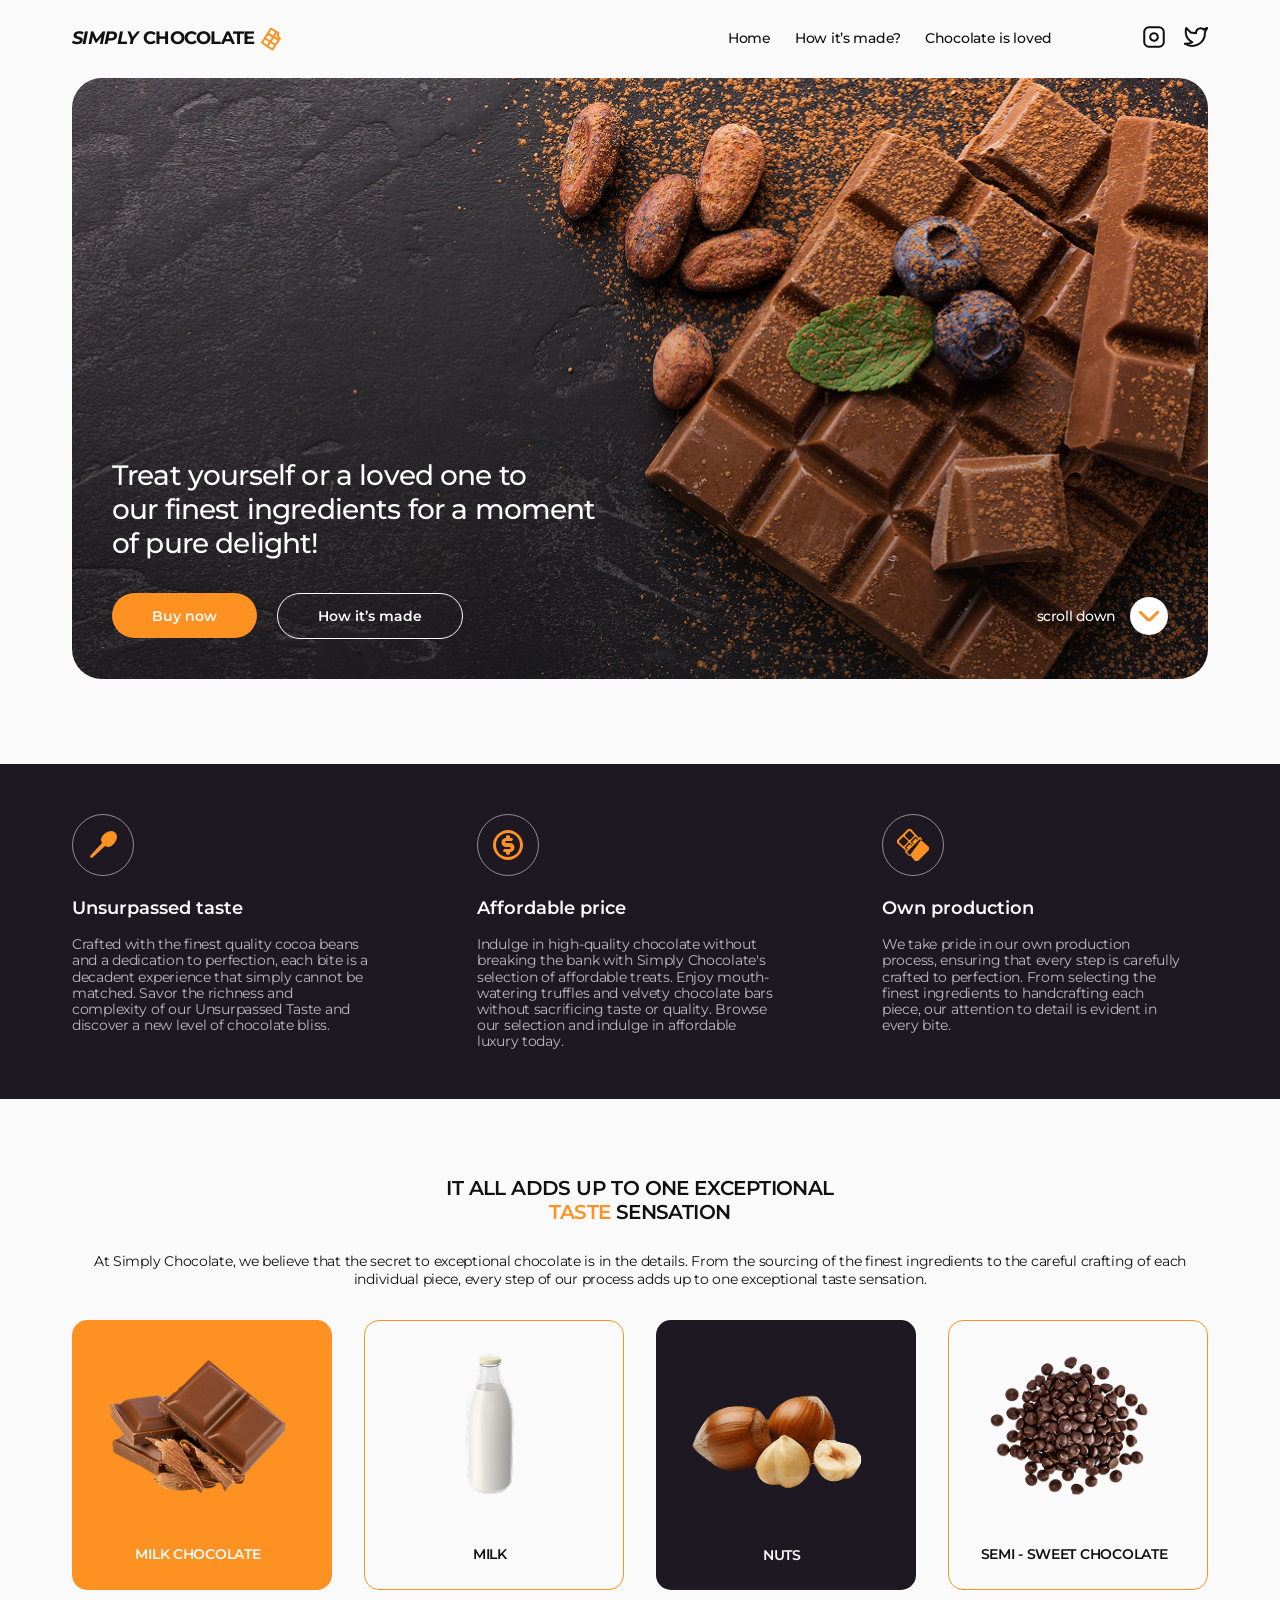
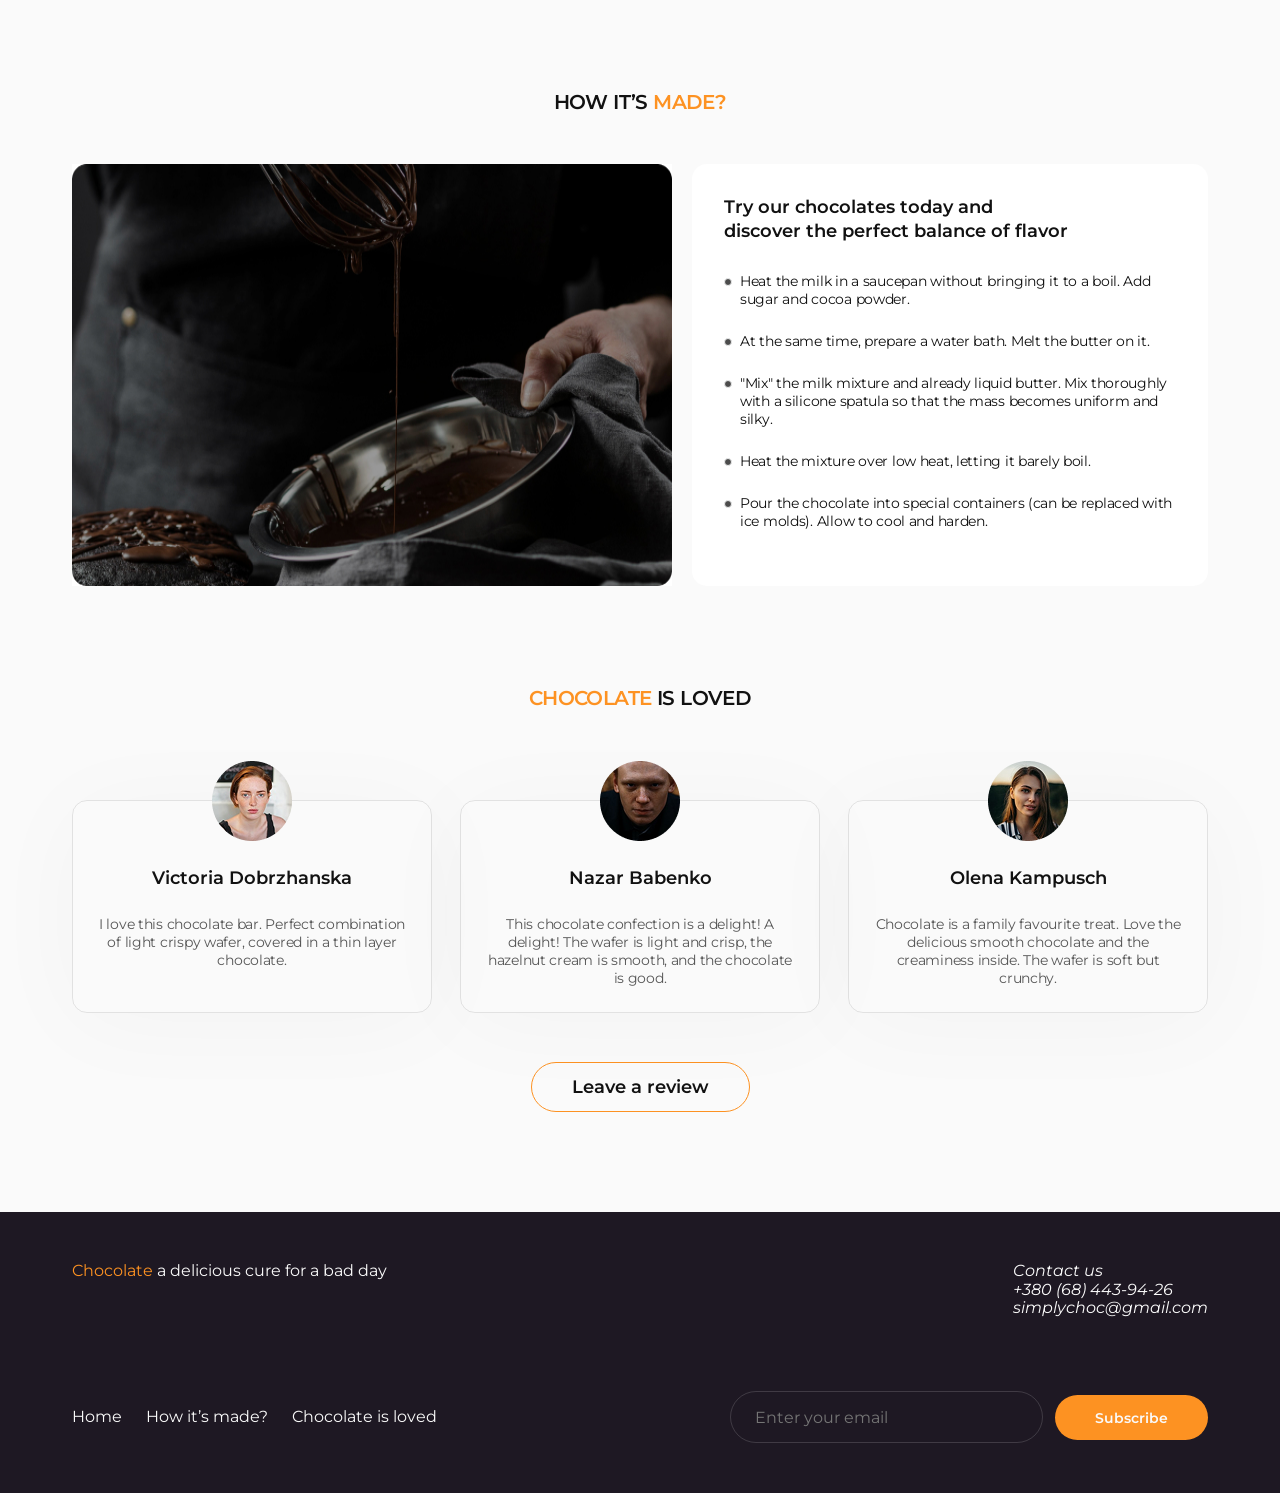
==== commit 00086245: "init" ====
--- a/index.html
+++ b/index.html
@@ -293,7 +293,7 @@
       </div>
   </footer>
   <!-- #region popup -->
-  <div class="backdrop">
+  <div class="backdrop is-hidden">
     <div class="modal">
       <button class="popup-close">
         <svg width="28" height="28" viewBox="0 0 28 28" fill="none" xmlns="http://www.w3.org/2000/svg">
--- a/styles/styles.css
+++ b/styles/styles.css
@@ -109,22 +109,33 @@
 }
 
 .container {
-    width: 1166px;
-    margin-right: auto;
-    margin-left: auto;
-    padding-left: 15px;
-    padding-right: 15px;
+    max-width: 375px;
+    padding: 0 20px;
+    margin: 0 auto;
+}
+
+@media screen and (min-width: 768px) {
+    .container {
+        max-width: 736px;
+        padding: 0 16px;
+    }
+}
+
+@media screen and (min-width: 1200px) {
+    .container {
+        max-width: 1168px;
+    }
 }
 
 .section-title {
     font-weight: 600;
-    font-size: 24px;
-    line-height: 1.17;
+    font-size: 20px;
+    line-height: 1.2;
     letter-spacing: -0.03em;
     text-transform: uppercase;
     text-align: center;
     color: var(--primary-color);
-    width: 411px;
+    max-width: 411px;
     margin-right: auto;
     margin-left: auto;
     margin-bottom: 50px;
@@ -237,7 +248,7 @@
 }
 
 .hero-main-title {
-    width: 484px;
+    max-width: 484px;
     margin-bottom: 32px;
     font-weight: 500;
     font-size: 28px;
@@ -308,18 +319,71 @@
 /* benefits */
 .benefits {
     background-color: var(--secondary-color);
-    padding: 50px 0;
+    padding: 20px 0;
+}
+
+@media only screen and (min-width: 768px) {
+    .benefits {
+        padding: 50px 0;
+    }
 }
 
 .benefits-list {
     display: flex;
     justify-content: center;
-    gap: 88px;
+    flex-direction: column;
+    max-width: 335px;
+    margin: 0 auto;
+    gap: 20px;
+}
+
+@media only screen and (min-width: 768px) {
+    .benefits-list {
+        max-width: 704px;
+        flex-direction: row;
+        flex-wrap: wrap;
+        justify-content: flex-start;
+    }
+}
+
+@media only screen and (min-width: 1200px) {
+    .benefits-list {
+        flex-wrap: nowrap;
+        justify-content: space-between;
+        max-width: 100%;
+        gap: 70px;
+    }
 }
 
 .benefits-list-item {
-    width: 308px;
-}
+    max-width: 308px;
+    padding-right: 27px;
+    position: relative;
+}
+
+@media only screen and (min-width: 768px) {
+    .benefits-list-item {
+        max-width: 336px;
+    }
+}
+
+@media only screen and (min-width: 768px) {
+    .benefits-list-item {
+        max-width: 326px;
+    }
+}
+
+/* .benefits-list-item:not(:last-child)::after {
+    content: '';
+    position: absolute;
+    top: 50%;
+    right: -45px;
+    transform: translateY(-50%);
+    display: block;
+    width: 1px;
+    height: 124px;
+    background-color: rgba(255, 255, 255, 0.5);
+} */
 
 .benefits-list-icon {
     margin-bottom: 22px;
@@ -361,17 +425,31 @@
     line-height: 1.29;
     letter-spacing: -0.02em;
     text-align: center;
-    margin-bottom: 50px;
+    margin-bottom: 32px;
 }
 
 .sensation-list {
     display: flex;
-    gap: 18px;
+    flex-direction: column;
+    gap: 20px;
     justify-content: space-between;
 }
 
+/* Tablet styles */
+@media screen and (min-width: 768px) {
+    .sensation-list {
+        flex-wrap: wrap;
+        flex-direction: row;
+    }
+}
+/* Desktop styles */
+@media screen and (min-width: 1200px) {
+    .sensation-list {
+
+    }
+}
+
 .sensation-list-item {
-    flex-basis: calc((100% - 18px * 3) / 4);
     height: 270px;
     border: solid 1px var(--accent-color);
     border-radius: 15px;
@@ -382,6 +460,24 @@
     justify-content: space-between;
     position: relative;
     overflow: hidden;
+}
+
+/* Tablet styles */
+@media screen and (min-width: 768px) {
+    .sensation-list-item {
+        flex-basis: calc((100% - 32px) / 2);
+    }
+}
+/* Desktop styles */
+@media screen and (min-width: 1200px) {
+    .sensation-list-item {
+        flex-basis: calc((100% - 32px * 3) / 4);
+    }
+}
+
+.sensation-list-item img {
+    margin: 0 auto;
+    margin-bottom: 25px;
 }
 
 .ovrlay {
@@ -443,10 +539,13 @@
 .made-content-wrapper {
     display: flex;
     justify-content: space-between;
+    gap: 20px;
 }
 
 .made-content-right {
     padding: 32px;
+    border-radius: 15px;
+    background-color: #fff;
 }
 
 .made-content-subtitle {
@@ -708,3 +807,13 @@
 
 
 
+
+
+
+
+
+
+
+
+
+
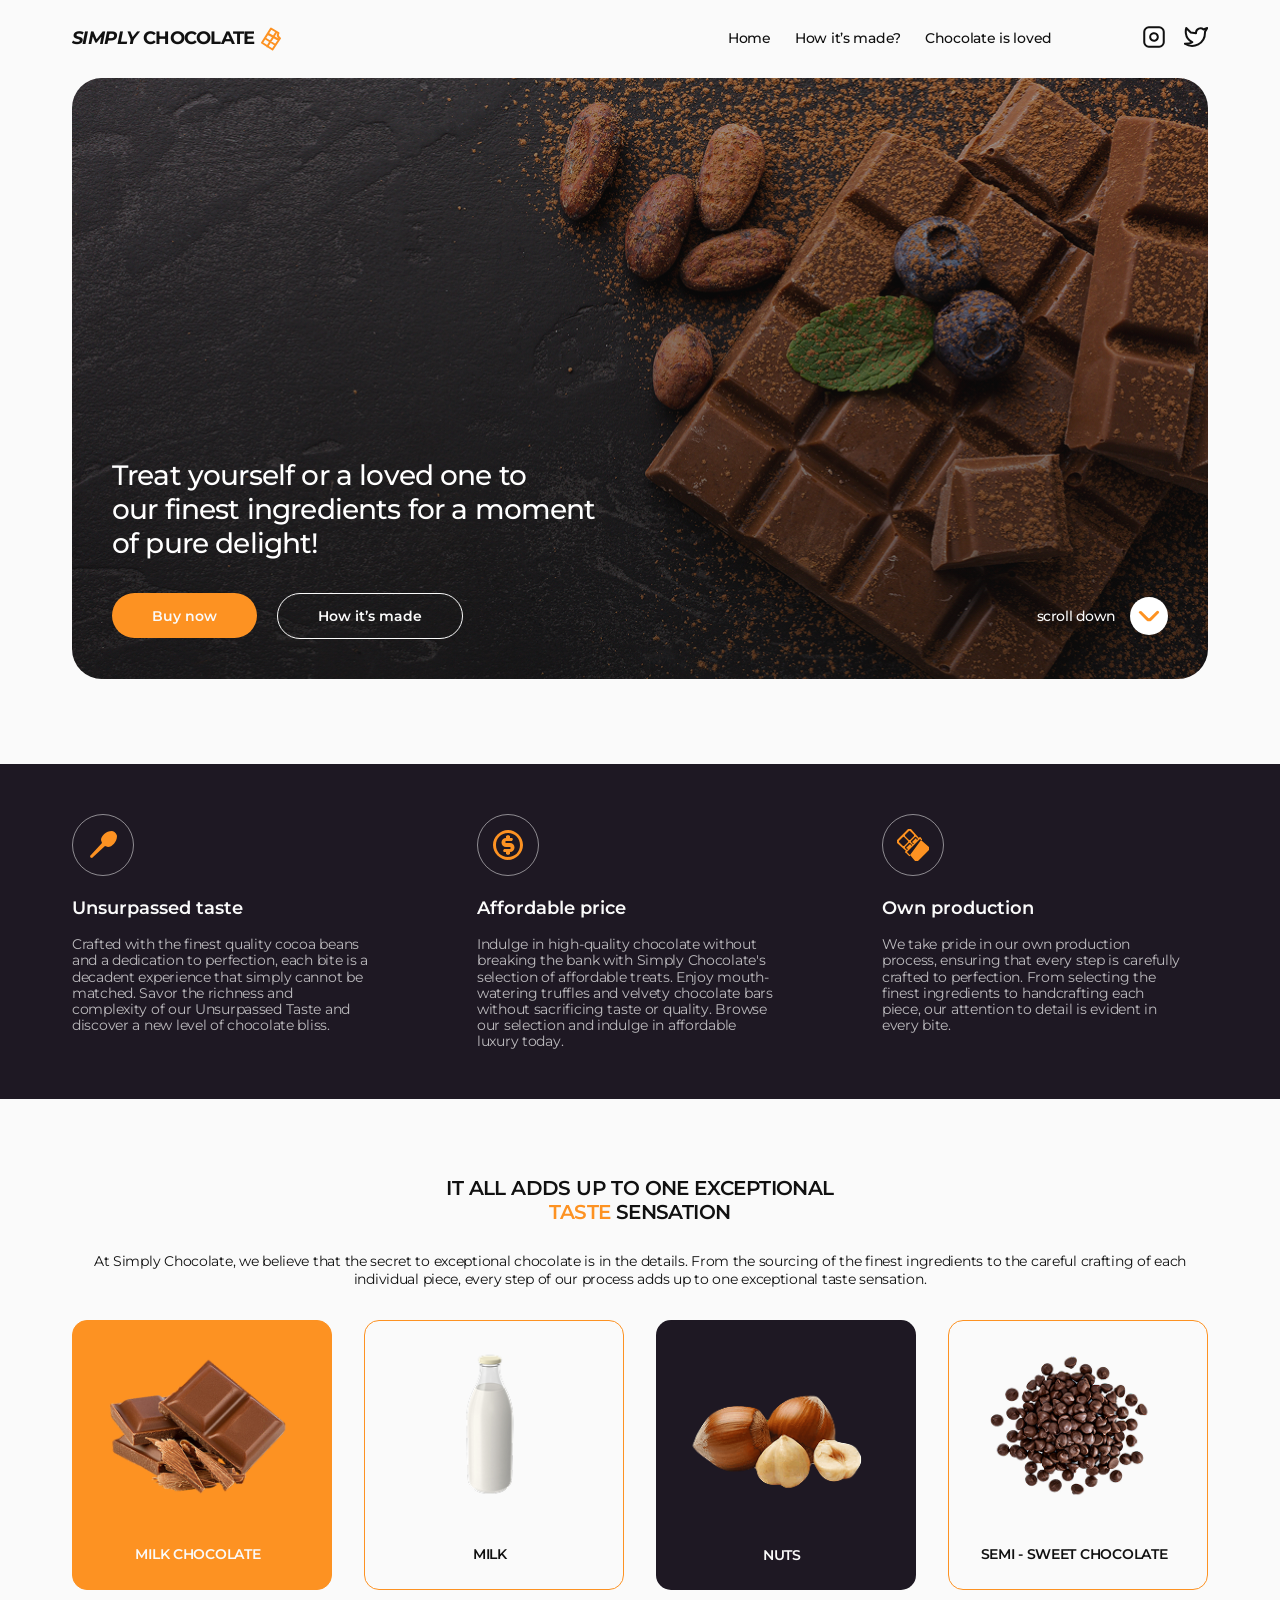
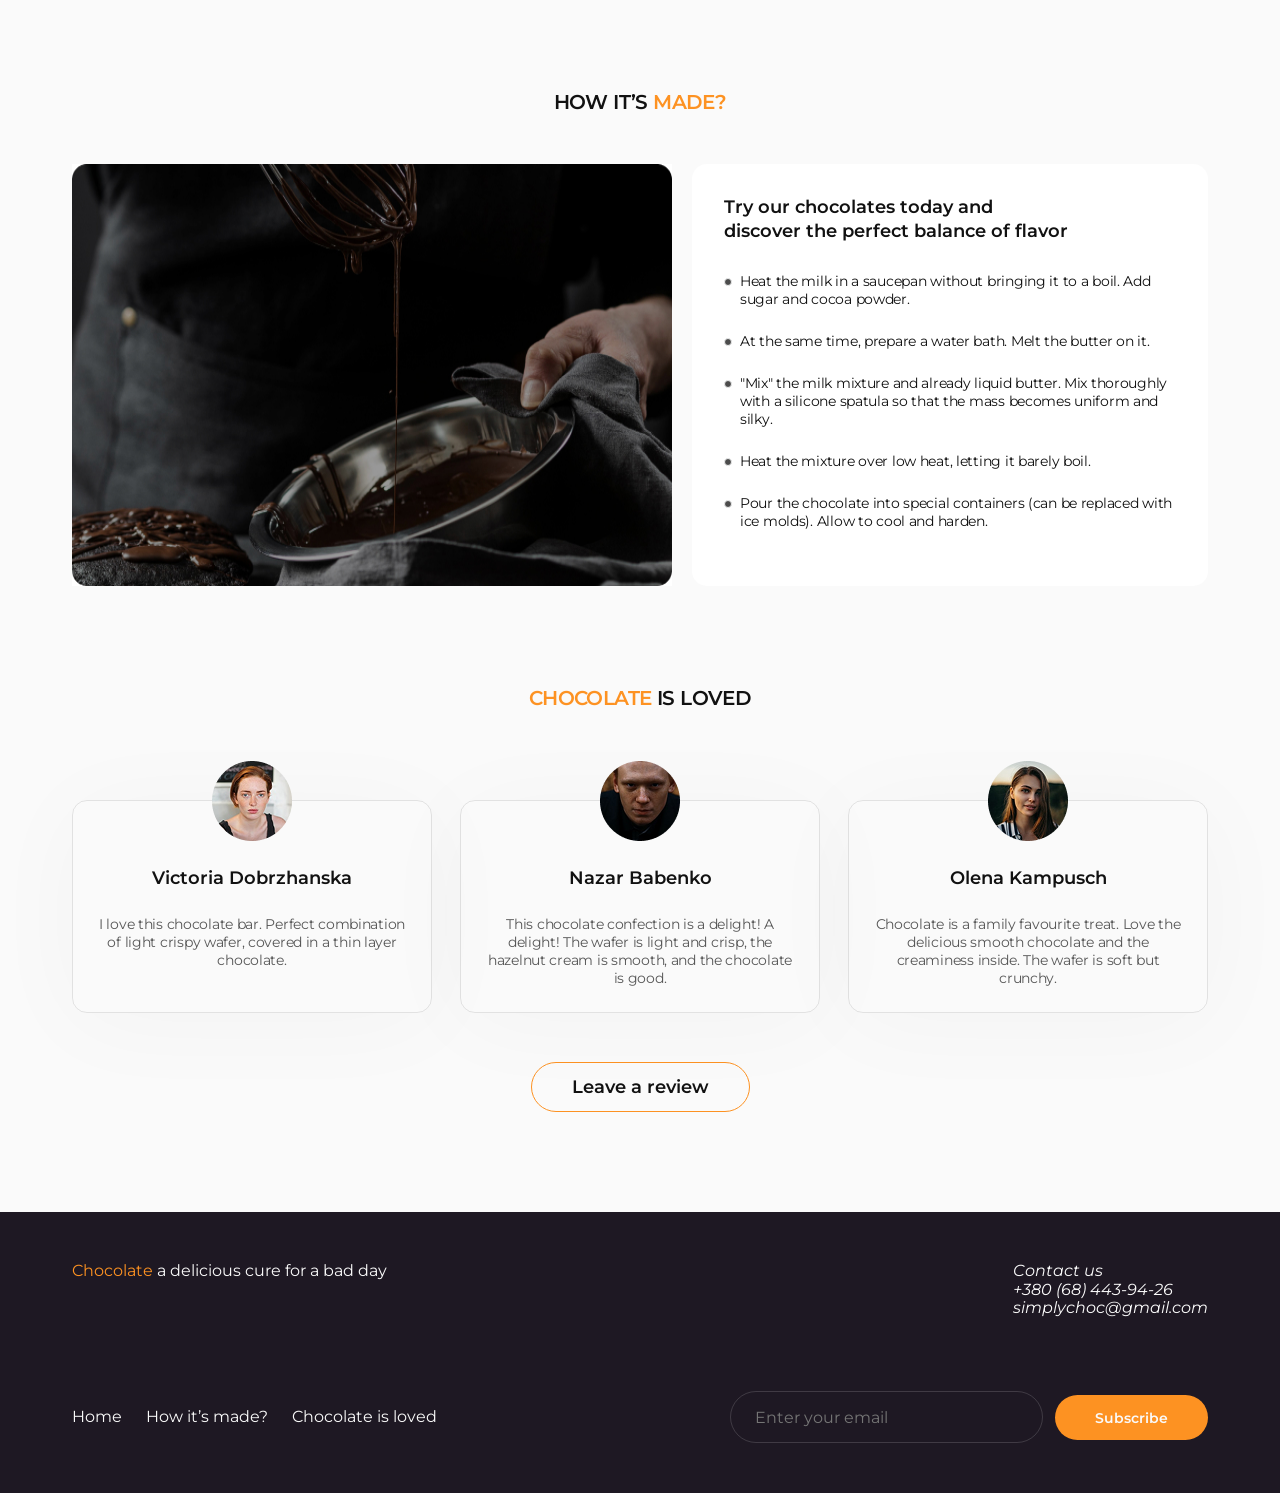
==== commit f930b214: "init" ====
--- a/index.html
+++ b/index.html
@@ -139,7 +139,12 @@
         </p>
         <ul class="sensation-list">
           <li class="sensation-list-item">
-            <img src="./images/kisspng-milk.png" width="206" height="160" alt="Milk chocolate">
+            <img 
+              src="./images/kisspng-milk.png" 
+              width="206" 
+              height="160" 
+              alt="Milk chocolate"
+            >            
             <h3 class="sensation-list-subtitle">
               Milk chocolate
             </h3>
@@ -381,6 +386,7 @@
     </div>
   </div>  
   <!-- #endregion popup -->
+
 </body>
 </html>
 
--- a/styles/styles.css
+++ b/styles/styles.css
@@ -114,6 +114,7 @@
     margin: 0 auto;
 }
 
+/* Tablet styles */
 @media screen and (min-width: 768px) {
     .container {
         max-width: 736px;
@@ -121,6 +122,7 @@
     }
 }
 
+/* Desktop styles */
 @media screen and (min-width: 1200px) {
     .container {
         max-width: 1168px;
@@ -241,7 +243,10 @@
     background-color: var(--secondary-color);
     padding: 381px 40px 40px 40px;
     border-radius: 30px;
-    background-image: url("../images/chocolate-banner.jpg");
+    background-image: linear-gradient(
+        rgba(17, 17, 17, 0.4),
+        rgba(17, 17, 17, 0.4)
+    ), url("../images/chocolate-banner.jpg");
     background-position: center;
     background-size: cover;
     background-repeat: no-repeat;
@@ -322,6 +327,7 @@
     padding: 20px 0;
 }
 
+/* Tablet styles */
 @media only screen and (min-width: 768px) {
     .benefits {
         padding: 50px 0;
@@ -361,12 +367,14 @@
     position: relative;
 }
 
+/* Tablet styles */
 @media only screen and (min-width: 768px) {
     .benefits-list-item {
         max-width: 336px;
     }
 }
 
+/* Desktop styles */
 @media only screen and (min-width: 768px) {
     .benefits-list-item {
         max-width: 326px;
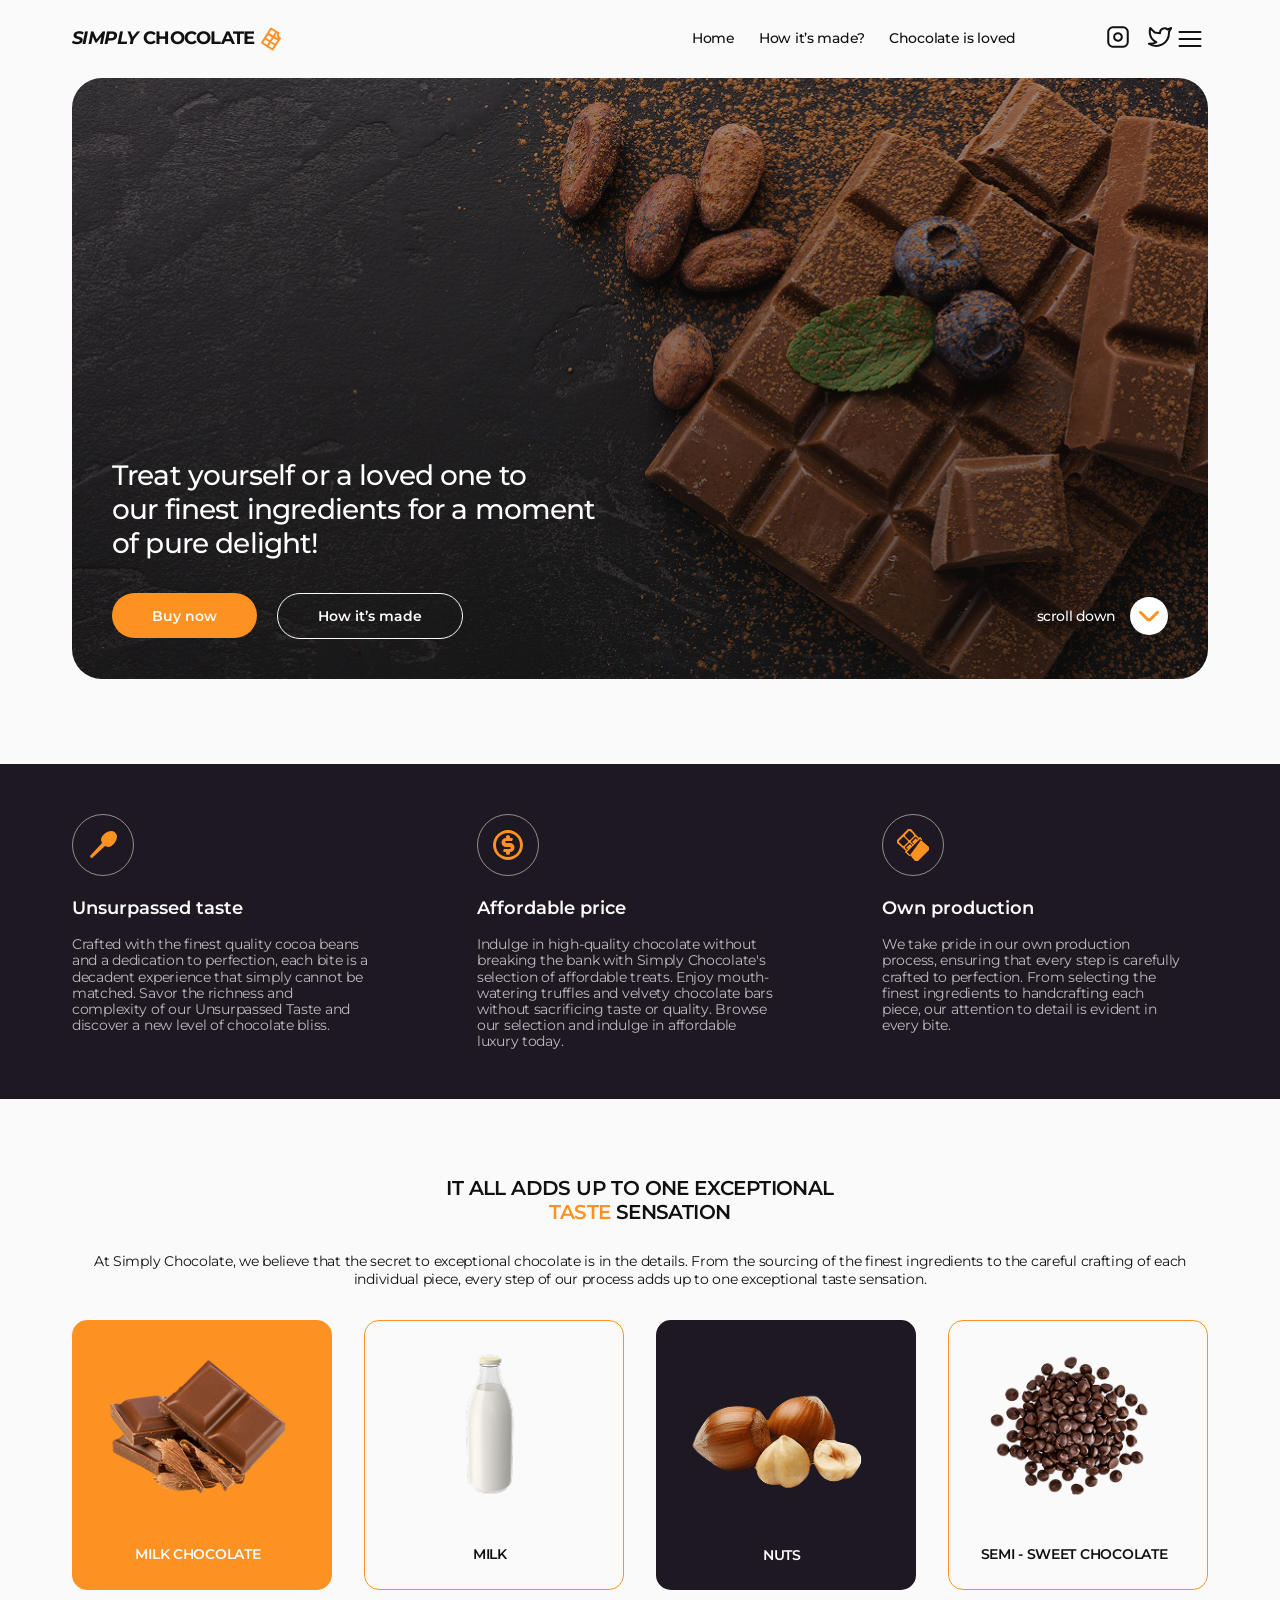
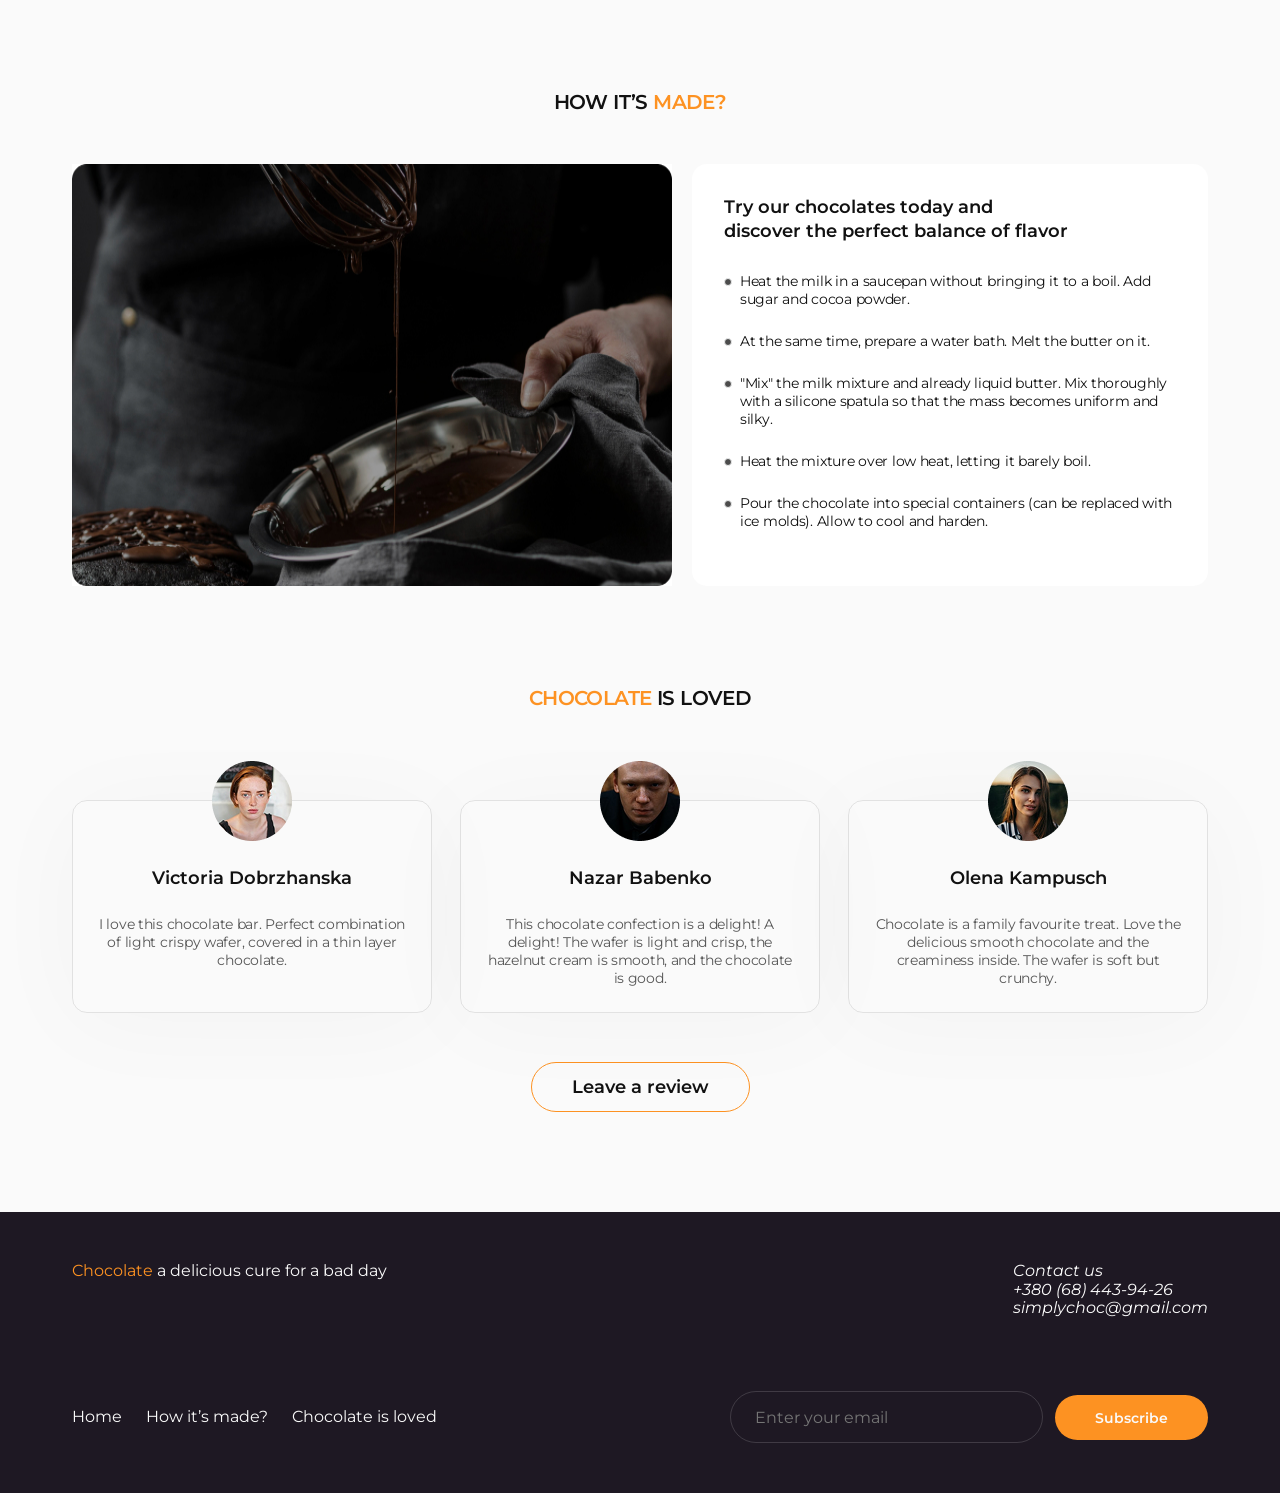
==== commit be545608: "init" ====
--- a/index.html
+++ b/index.html
@@ -17,7 +17,7 @@
   <header class="header">
     <div class="container header-container">
       <a class="header-logo" href="./index.html">
-        <span class="header-logo-accent">SIMPLY</span> CHOCOLATE 
+        <span class="header-logo-accent">SIMPLY</span> CHOCOLATE
         <svg class="header-logo-item" width="24" height="24">
           <use href="./sprite.svg#icon-chocolate-icon"></use>
         </svg>
@@ -39,16 +39,19 @@
             <svg class="header-social-icon" width="24" height="24">
               <use href="./sprite.svg#icon-instagram"></use>
             </svg>
-          </a>          
+          </a>
         </li>
         <li class="header-socials-item">
           <a href="https://www.twitter.com/" target="_blank">
             <svg class="header-social-icon" width="24" height="24">
               <use href="./sprite.svg#icon-twitter"></use>
             </svg>
-          </a>    
+          </a>
         </li>
       </ul>
+      <button class="header-burger-button" data-modal-open>
+        <img src="./images/icons/menu-icon.svg" alt="">
+      </button>
     </div>
   </header>
   <main>
@@ -77,14 +80,14 @@
                   <use href="./sprite.svg#icon-arrow-down"></use>
                 </svg>
               </span>
-              
+
             </a>
           </div>
         </div>
       </div>
     </section>
     <!-- #endregion hero banner -->
-    
+
     <!-- #region benefits -->
     <section class="section benefits">
       <div class="container">
@@ -139,12 +142,12 @@
         </p>
         <ul class="sensation-list">
           <li class="sensation-list-item">
-            <img 
-              src="./images/kisspng-milk.png" 
-              width="206" 
-              height="160" 
+            <img
+              src="./images/kisspng-milk.png"
+              width="206"
+              height="160"
               alt="Milk chocolate"
-            >            
+            >
             <h3 class="sensation-list-subtitle">
               Milk chocolate
             </h3>
@@ -215,7 +218,7 @@
             </ul>
           </div>
         </div>
-      </div>  
+      </div>
     </section>
     <!-- #endregion made -->
 
@@ -247,7 +250,7 @@
     </section>
     <!-- #endregion is loved -->
 
-  </main> 
+  </main>
   <footer id="footer" class="footer">
       <div class="container">
         <div class="footer-top-section">
@@ -278,7 +281,7 @@
               <a href="#loved" class="footer-bottom-list-item">Chocolate is loved</a>
             </li>
           </ul>
-          <form 
+          <form
             name="subscribe_form"
           >
             <input
@@ -287,8 +290,8 @@
               type="email"
               name="subscribe_email"
             >
-            <button 
-              type="submit" 
+            <button
+              type="submit"
               class="button button-primary"
             >
               Subscribe
@@ -313,9 +316,9 @@
           <svg width="24" height="24" class="popup-icon">
             <use href="./sprite.svg#icon-user"></use>
           </svg>
-          <input 
-            type="text" 
-            name="form_username" 
+          <input
+            type="text"
+            name="form_username"
             id="form-username"
             class="popup-input"
             placeholder="Username"
@@ -326,9 +329,9 @@
           <svg class="popup-icon" width="24" height="24">
             <use href="./sprite.svg#icon-mail"></use>
           </svg>
-          <input 
-            type="email" 
-            name="form_user" 
+          <input
+            type="email"
+            name="form_user"
             id="form-useremail"
             class="popup-input"
             placeholder="Useremail"
@@ -339,54 +342,84 @@
           <svg width="24" height="24" class="popup-icon">
             <use href="./sprite.svg#icon-phone"></use>
           </svg>
-          <input 
-            type="tel" 
-            name="form_user" 
+          <input
+            type="tel"
+            name="form_user"
             id="form-userphone"
             class="popup-input"
             placeholder="Phone number"
           >
         </div>
-        <label 
-          for="form-usercomment" 
+        <label
+          for="form-usercomment"
           class="popup-label"
         >
           Comment
         </label>
         <div>
-          <textarea 
-            name="form_user" 
-            id="form-usercomment" 
+          <textarea
+            name="form_user"
+            id="form-usercomment"
             class="popup-textarea"
             placeholder="Enter text"
           ></textarea>
-        </div>        
-        <div class="form-checkbox-wrapper">          
-          <label 
-            class="popup-label" 
+        </div>
+        <div class="form-checkbox-wrapper">
+          <label
+            class="popup-label"
             for="form-userprivacy"
           >
-            <input 
-              type="checkbox" 
-              name="form_privacy" 
-              id="form-userprivacy"  
-              class="visually-hidden"        
+            <input
+              type="checkbox"
+              name="form_privacy"
+              id="form-userprivacy"
+              class="visually-hidden"
             >
           <span class="form-checkmark">
             <svg width="10" height="10" viewBox="0 0 10 10" fill="none" xmlns="http://www.w3.org/2000/svg">
               <path d="M3.94874 9.75422C4.38459 9.75422 4.71409 9.58685 4.93724 9.25213L9.76464 1.97702C9.84484 1.85847 9.90411 1.74167 9.94247 1.6266C9.98082 1.50805 10 1.39473 10 1.28664C10 0.986784 9.8954 0.739225 9.68619 0.543967C9.48047 0.345222 9.22594 0.24585 8.92259 0.24585C8.71339 0.24585 8.53556 0.287691 8.38912 0.371373C8.24616 0.451568 8.11018 0.591038 7.98117 0.789783L3.92782 7.15485L1.89854 4.72284C1.67887 4.4683 1.40342 4.34104 1.07218 4.34104C0.761855 4.34104 0.505579 4.44041 0.303347 4.63916C0.101116 4.8379 0 5.0872 0 5.38706C0 5.52305 0.0209205 5.65206 0.0627615 5.77409C0.108089 5.89264 0.190028 6.01642 0.308577 6.14543L3.00209 9.32012C3.24965 9.60952 3.5652 9.75422 3.94874 9.75422Z" fill="white" />
             </svg>
           </span>
-            I accept the terms and conditions of the 
+            I accept the terms and conditions of the
             <a href="#" class="accent">Privacy Policy</a>
           </label>
         </div>
-        <button type="submit" class="button button-primary">Send</button>        
+        <button type="submit" class="button button-primary">Send</button>
       </form>
     </div>
-  </div>  
+  </div>
   <!-- #endregion popup -->
 
+
+  <!-- mobile-menu -->
+
+  <div class="mobile-menu-wrap" data-modal>
+    <div class="header-mob-menu">
+      <button class="header-mob-close" data-modal-close>X</button>
+      <ul class="header-mob-nav">
+        <li><a href="#">Home</a></li>
+        <li><a href="#">How it’s made?</a></li>
+        <li><a href="#">Chocolate is loved</a></li>
+      </ul>
+
+      <ul class="header-mob-social">
+        <li>
+          <svg class="header-social-icon" width="24" height="24">
+            <use href="./sprite.svg#icon-twitter"></use>
+          </svg>
+        </li>
+        <li>
+          <svg class="header-social-icon" width="24" height="24">
+            <use href="./sprite.svg#icon-instagram"></use>
+          </svg>
+        </li>
+
+      </ul>
+    </div>
+
+  </div>
+
+  <script src="./script.js"></script>
 </body>
 </html>
 
--- a/styles/styles.css
+++ b/styles/styles.css
@@ -36,7 +36,7 @@
 button {
     font-family: inherit;
     color: currentColor;
-    cursor: pointer;    
+    cursor: pointer;
     border: none;
     font-weight: 600;
     font-size: 14px;
@@ -55,7 +55,7 @@
 
 .button-primary {
     background-color: var(--accent-color);
-    color: var(--light-color);    
+    color: var(--light-color);
     border: none;
 }
 
@@ -103,9 +103,9 @@
 }
 
 body {
-    font-family: var(--primary-font);  
+    font-family: var(--primary-font);
     background-color: var(--light-color);
-    color: var(--primary-color); 
+    color: var(--primary-color);
 }
 
 .container {
@@ -172,12 +172,13 @@
 
 .header-logo {
     display: flex;
-    align-items: center;   
-    gap: 4px; 
+    align-items: center;
+    gap: 4px;
     font-weight: 700;
     font-size: 18px;
     line-height: 1.11;
     letter-spacing: -0.03em;
+    padding: 24px 0;
 }
 
 .header-logo-accent {
@@ -185,14 +186,21 @@
 }
 
 .header-list-nav {
-    display: flex;
+    /* display: flex; */
+    display: none;
     flex-grow: 1;
     justify-content: flex-end;
     gap: 24px;
     padding-right: 90px;
 }
 
-.header-nav-item {    
+@media only screen and (min-width: 768px) {
+    .header-list-nav {
+        display: flex;
+    }
+}
+
+.header-nav-item {
     font-weight: 500;
     font-size: 14px;
     line-height: 1.14;
@@ -210,9 +218,15 @@
 }
 
 .header-list-socials {
-    display: flex;
+    display: none;
     align-items: center;
     gap: 18px;
+}
+
+@media only screen and (min-width: 768px) {
+    .header-list-socials {
+        display: flex;
+    }
 }
 
 .header-socials-item {
@@ -231,9 +245,14 @@
     stroke: var(--accent-color);
 }
 
+.header-burger-button {
+    background-color: transparent;
+    outline: none;
+}
+
 /* hero */
 .hero {
-    
+
 }
 
 .hero-section {
@@ -274,7 +293,7 @@
     gap: 20px;
 }
 
-.hero-scroll-btn {    
+.hero-scroll-btn {
     display: inline-flex;
     align-items: center;
     gap: 14px;
@@ -307,7 +326,7 @@
 .hero-scroll-btn:hover .hero-scroll-icon-wrapper,
 .hero-scroll-btn:focus .hero-scroll-icon-wrapper {
     background-color: var(--accent-color);
-    
+
 }
 
 .hero-scroll-icon {
@@ -498,12 +517,12 @@
     display: flex;
     justify-content: center;
     align-items: center;
-    transform: translateY(100%);   
+    transform: translateY(100%);
     transition: transform 500ms linear;
 }
 
 .sensation-list-item:hover .ovrlay {
-    transform: translateY(0);    
+    transform: translateY(0);
 }
 
 .ovrlay-text {
@@ -527,7 +546,7 @@
 }
 
 .sensation-list-item:nth-child(odd) {
-    color: var(--light-color);    
+    color: var(--light-color);
 }
 
 .sensation-list-subtitle {
@@ -575,7 +594,7 @@
     letter-spacing: -0.02em;
     display: flex;
     align-items: baseline;
-    gap: 8px;    
+    gap: 8px;
 }
 
 .made-list-item::before {
@@ -748,7 +767,7 @@
 
 .popup-input-wrapper {
     position: relative;
-    margin-bottom: 18px;    
+    margin-bottom: 18px;
 }
 
 
@@ -796,10 +815,10 @@
     border-radius: 6px;
     border: 1px solid rgba(17, 17, 17, 0.14);
     height: 20px;
-    width: 20px;    
+    width: 20px;
     display: flex;
     justify-content: center;
-    align-items: center;    
+    align-items: center;
 }
 
 .form-checkbox-wrapper input:checked ~ .form-checkmark {
@@ -813,15 +832,74 @@
     margin-bottom: 0;
 }
 
-
-
-
-
-
-
-
-
-
-
-
-
+.mobile-menu-wrap {
+    background-color: rgba(0,0,0, 0.5);
+    position: absolute;
+    top: 0;
+    right: 0;
+    width: 100%;
+    height: 100%;
+    opacity: 0;
+    transition: .3s;
+}
+
+.header-mob-menu {
+    height: 100%;
+    width: 220px;
+    background-color: #1E1823;
+    margin-left: auto;
+
+    padding: 136px 20px 20px 20px;
+    display: flex;
+    flex-direction: column;
+    justify-content: space-between;
+}
+
+.header-mob-close {
+    color: #eceded;
+    font-size: 22px;
+    background-color: transparent;
+    outline: none;
+    position: absolute;
+    right: 20px;
+    top: 20px;
+}
+
+.header-mob-nav {
+    padding-right: 28px;
+}
+
+.header-mob-nav li {
+    margin-bottom: 24px;
+}
+
+.header-mob-social {
+    display: flex;
+    gap: 18px;
+}
+
+.mobile-menu-wrap ul li a {
+    color: var(--light-color);
+}
+
+.mobile-menu-wrap ul li svg {
+    fill: transparent;
+    stroke: var(--light-color);
+}
+
+.is-open {
+    opacity: 1;
+}
+
+
+
+
+
+
+
+
+
+
+
+
+
